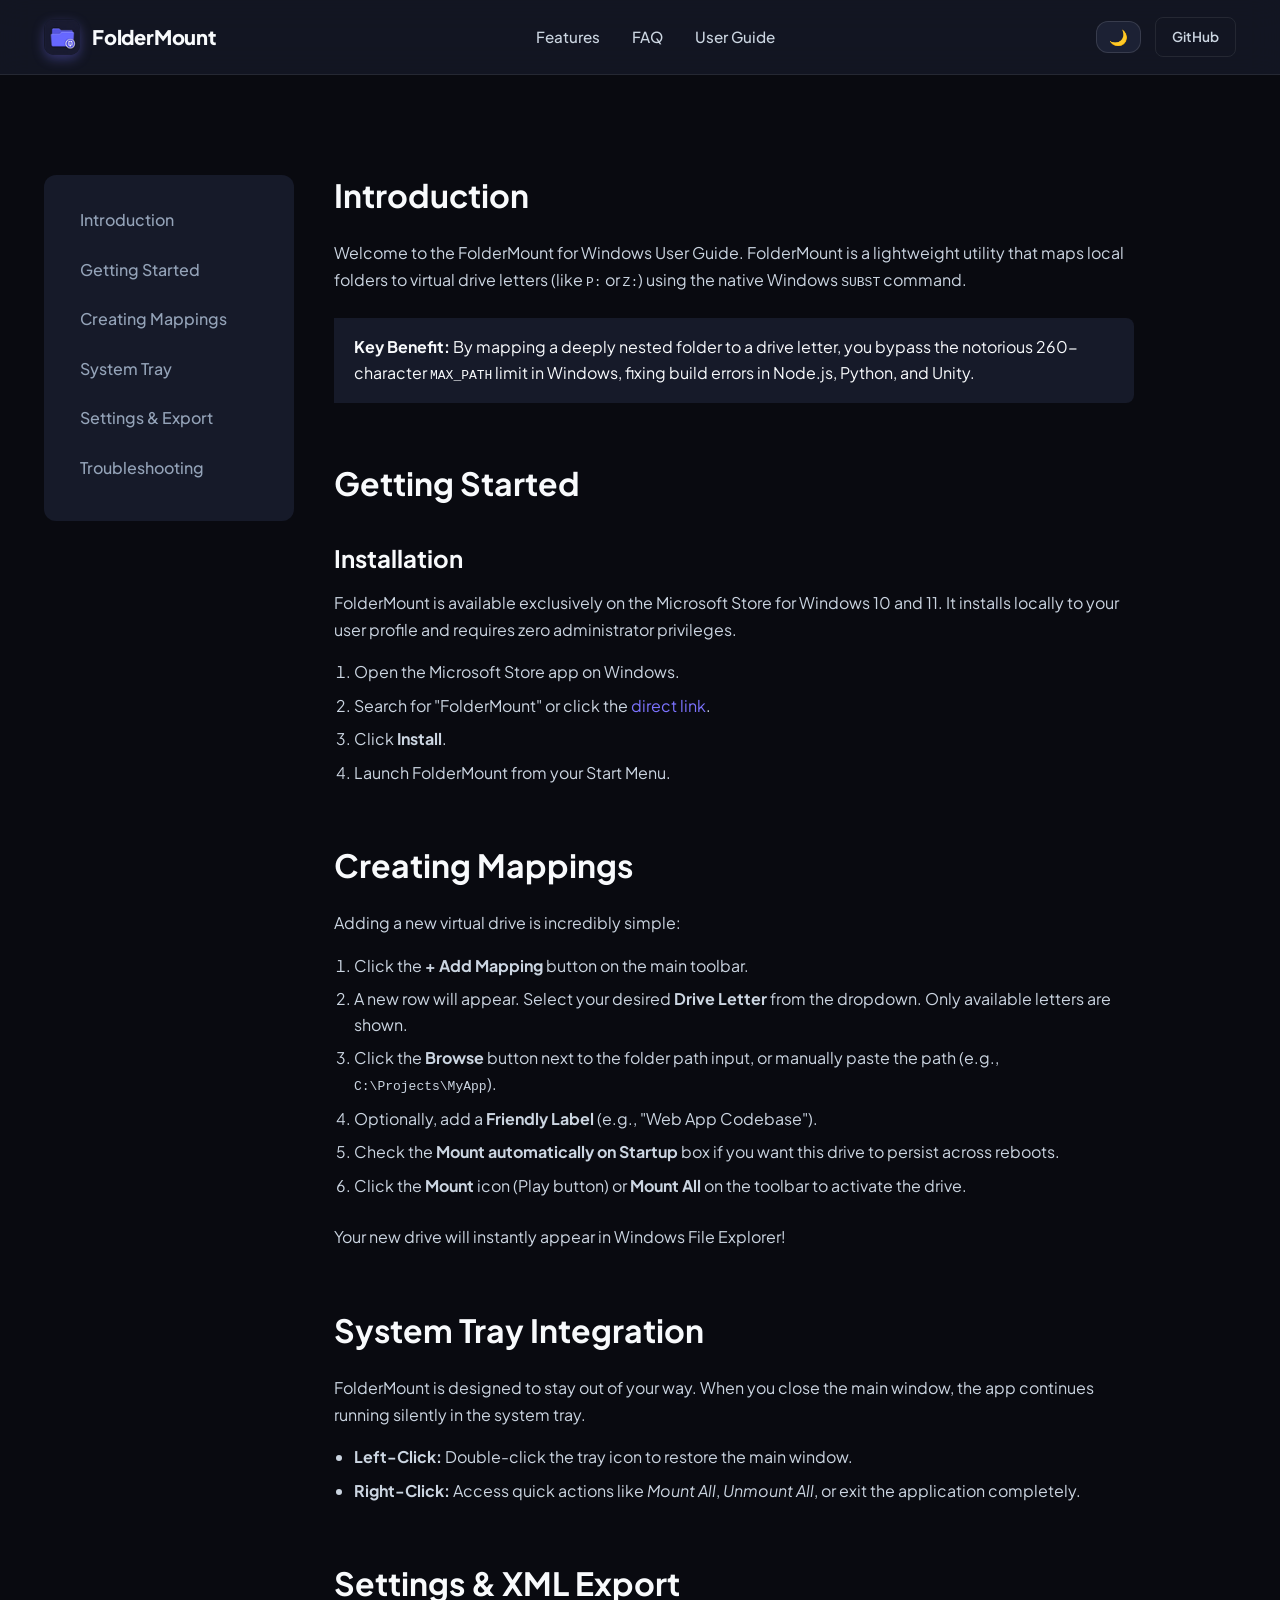
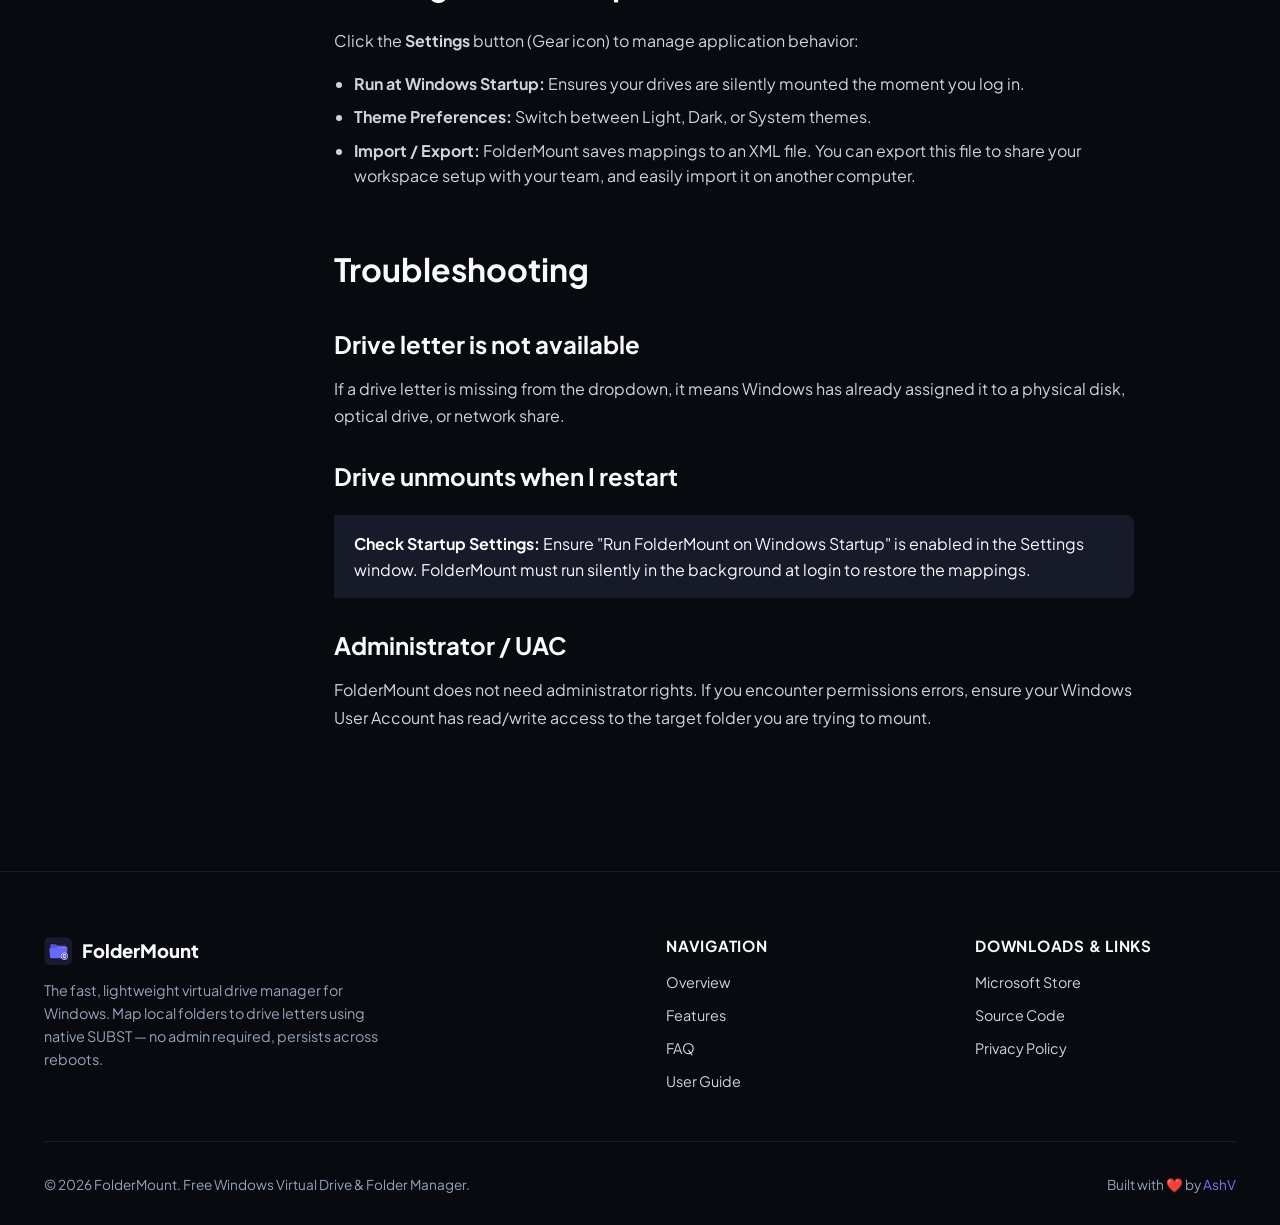
==== docs/guide/index.html @ 55d7b14f "docs: add documentation website with interactive app simulator and styling" ====
<!DOCTYPE html>
<html lang="en">
<head>
  <meta charset="UTF-8">
  <meta name="viewport" content="width=device-width, initial-scale=1.0">
  
  <title>User Guide — FolderMount for Windows</title>
  
  <meta name="description" content="Complete user guide and documentation for FolderMount for Windows.">
  <meta name="author" content="AshV">
  
  <!-- Theme Initialization -->
  <script>
    (function() {
      try {
        var mode = localStorage.getItem('foldermount_theme') || 'dark';
        document.documentElement.setAttribute('data-theme', mode);
        document.documentElement.setAttribute('data-theme-mode', mode);
      } catch (e) {}
    })();
  </script>

  <!-- Favicon & Icons -->
  <link rel="icon" type="image/x-icon" href="../assets/icons/favicon.ico">
  <link rel="icon" type="image/png" sizes="32x32" href="../assets/icons/favicon-32.png">
  <link rel="icon" type="image/png" sizes="192x192" href="../assets/icons/icon-192.png">
  <link rel="apple-touch-icon" sizes="180x180" href="../assets/icons/apple-touch-icon.png">

  <!-- Main Stylesheet -->
  <link rel="stylesheet" href="../css/style.css">

  <style>
    .guide-layout {
        display: flex;
        gap: 40px;
        margin-top: 100px;
        margin-bottom: 80px;
    }
    
    .guide-sidebar {
        width: 250px;
        flex-shrink: 0;
        position: sticky;
        top: 110px;
        height: fit-content;
        padding: 24px;
        background: var(--bg-surface);
        border: 1px solid var(--border-color);
        border-radius: 12px;
    }
    
    .guide-nav-list {
        list-style: none;
        padding: 0;
        margin: 0;
    }
    
    .guide-nav-item {
        margin-bottom: 8px;
    }
    
    .guide-nav-link {
        display: block;
        color: var(--text-muted);
        text-decoration: none;
        padding: 8px 12px;
        border-radius: 6px;
        transition: all 0.2s ease;
        font-weight: 500;
    }
    
    .guide-nav-link:hover, .guide-nav-link.active {
        background: var(--bg-elevated);
        color: var(--text-primary);
    }
    
    .guide-content {
        flex-grow: 1;
        max-width: 800px;
    }
    
    .guide-section {
        margin-bottom: 60px;
        scroll-margin-top: 110px;
    }
    
    .guide-section h2 {
        font-size: 2rem;
        margin-bottom: 1rem;
        padding-bottom: 0.5rem;
        border-bottom: 1px solid var(--border-color);
    }
    
    .guide-section h3 {
        font-size: 1.5rem;
        margin-top: 2rem;
        margin-bottom: 1rem;
    }
    
    .guide-section p {
        margin-bottom: 1rem;
        color: var(--text-secondary);
        line-height: 1.7;
    }
    
    .guide-section ul, .guide-section ol {
        margin-left: 20px;
        margin-bottom: 1.5rem;
        color: var(--text-secondary);
    }
    
    .guide-section li {
        margin-bottom: 0.5rem;
    }
    
    .guide-callout {
        padding: 16px 20px;
        border-left: 4px solid var(--accent-blue);
        background: var(--bg-surface);
        margin: 24px 0;
        border-radius: 0 8px 8px 0;
    }
    
    .guide-callout.warning {
        border-color: var(--accent-orange);
    }
    
    @media (max-width: 900px) {
        .guide-layout {
            flex-direction: column;
        }
        .guide-sidebar {
            width: 100%;
            position: static;
            margin-bottom: 30px;
        }
    }
  </style>
</head>
<body>

  <!-- Navigation Bar -->
  <header class="navbar">
    <div class="container nav-container">
      <a href="../index.html#hero" class="nav-brand" aria-label="FolderMount Home">
        <img src="../assets/icons/icon-44.png" alt="FolderMount Logo" class="nav-logo" width="36" height="36">
        <span class="brand-text">FolderMount</span>
      </a>

      <nav aria-label="Main Navigation">
        <ul class="nav-menu">
          <li><a href="../index.html#features" class="nav-link">Features</a></li>
          <li><a href="../index.html#faq" class="nav-link">FAQ</a></li>
          <li><a href="index.html" class="nav-link active">User Guide</a></li>
          <li class="mobile-only-item"><a href="https://github.com/AshV/FolderMount" target="_blank" rel="noopener noreferrer" class="nav-link">GitHub</a></li>
          <li class="mobile-only-item">
            <div class="mobile-theme-wrapper">
              <span class="mobile-theme-label">Theme Preference</span>
              <div class="mobile-theme-options">
                <button class="mobile-theme-btn" data-theme-val="dark">🌙 Dark</button>
                <button class="mobile-theme-btn" data-theme-val="light">☀️ Light</button>
              </div>
            </div>
          </li>
        </ul>
      </nav>

      <div class="nav-actions">
        <!-- Theme Toggle Button -->
        <button class="theme-toggle-btn" id="theme-toggle-btn" aria-label="Toggle Dark/Light Theme" title="Toggle Theme">
          <span class="theme-icon-indicator" id="theme-indicator-icon">🌙</span>
        </button>

        <a href="https://github.com/AshV/FolderMount" target="_blank" rel="noopener noreferrer" class="btn btn-ghost btn-sm">
          <span>GitHub</span>
        </a>
      </div>
    </div>
  </header>

  <main>
    <div class="container">
      <div class="guide-layout">
        <!-- Sidebar -->
        <aside class="guide-sidebar">
          <ul class="guide-nav-list">
            <li class="guide-nav-item"><a href="#introduction" class="guide-nav-link active">Introduction</a></li>
            <li class="guide-nav-item"><a href="#getting-started" class="guide-nav-link">Getting Started</a></li>
            <li class="guide-nav-item"><a href="#creating-mappings" class="guide-nav-link">Creating Mappings</a></li>
            <li class="guide-nav-item"><a href="#system-tray" class="guide-nav-link">System Tray</a></li>
            <li class="guide-nav-item"><a href="#settings" class="guide-nav-link">Settings & Export</a></li>
            <li class="guide-nav-item"><a href="#troubleshooting" class="guide-nav-link">Troubleshooting</a></li>
          </ul>
        </aside>

        <!-- Content -->
        <div class="guide-content">
          <section id="introduction" class="guide-section">
            <h2>Introduction</h2>
            <p>Welcome to the FolderMount for Windows User Guide. FolderMount is a lightweight utility that maps local folders to virtual drive letters (like <code>P:</code> or <code>Z:</code>) using the native Windows <code>SUBST</code> command.</p>
            <div class="guide-callout">
              <strong>Key Benefit:</strong> By mapping a deeply nested folder to a drive letter, you bypass the notorious 260-character <code>MAX_PATH</code> limit in Windows, fixing build errors in Node.js, Python, and Unity.
            </div>
          </section>

          <section id="getting-started" class="guide-section">
            <h2>Getting Started</h2>
            <h3>Installation</h3>
            <p>FolderMount is available exclusively on the Microsoft Store for Windows 10 and 11. It installs locally to your user profile and requires zero administrator privileges.</p>
            <ol>
              <li>Open the Microsoft Store app on Windows.</li>
              <li>Search for "FolderMount" or click the <a href="https://apps.microsoft.com/detail/9NWMFW1MDRPQ" target="_blank">direct link</a>.</li>
              <li>Click <strong>Install</strong>.</li>
              <li>Launch FolderMount from your Start Menu.</li>
            </ol>
          </section>

          <section id="creating-mappings" class="guide-section">
            <h2>Creating Mappings</h2>
            <p>Adding a new virtual drive is incredibly simple:</p>
            <ol>
              <li>Click the <strong>+ Add Mapping</strong> button on the main toolbar.</li>
              <li>A new row will appear. Select your desired <strong>Drive Letter</strong> from the dropdown. Only available letters are shown.</li>
              <li>Click the <strong>Browse</strong> button next to the folder path input, or manually paste the path (e.g., <code>C:\Projects\MyApp</code>).</li>
              <li>Optionally, add a <strong>Friendly Label</strong> (e.g., "Web App Codebase").</li>
              <li>Check the <strong>Mount automatically on Startup</strong> box if you want this drive to persist across reboots.</li>
              <li>Click the <strong>Mount</strong> icon (Play button) or <strong>Mount All</strong> on the toolbar to activate the drive.</li>
            </ol>
            <p>Your new drive will instantly appear in Windows File Explorer!</p>
          </section>

          <section id="system-tray" class="guide-section">
            <h2>System Tray Integration</h2>
            <p>FolderMount is designed to stay out of your way. When you close the main window, the app continues running silently in the system tray.</p>
            <ul>
              <li><strong>Left-Click:</strong> Double-click the tray icon to restore the main window.</li>
              <li><strong>Right-Click:</strong> Access quick actions like <em>Mount All</em>, <em>Unmount All</em>, or exit the application completely.</li>
            </ul>
          </section>

          <section id="settings" class="guide-section">
            <h2>Settings & XML Export</h2>
            <p>Click the <strong>Settings</strong> button (Gear icon) to manage application behavior:</p>
            <ul>
              <li><strong>Run at Windows Startup:</strong> Ensures your drives are silently mounted the moment you log in.</li>
              <li><strong>Theme Preferences:</strong> Switch between Light, Dark, or System themes.</li>
              <li><strong>Import / Export:</strong> FolderMount saves mappings to an XML file. You can export this file to share your workspace setup with your team, and easily import it on another computer.</li>
            </ul>
          </section>

          <section id="troubleshooting" class="guide-section">
            <h2>Troubleshooting</h2>
            <h3>Drive letter is not available</h3>
            <p>If a drive letter is missing from the dropdown, it means Windows has already assigned it to a physical disk, optical drive, or network share.</p>

            <h3>Drive unmounts when I restart</h3>
            <div class="guide-callout warning">
              <strong>Check Startup Settings:</strong> Ensure "Run FolderMount on Windows Startup" is enabled in the Settings window. FolderMount must run silently in the background at login to restore the mappings.
            </div>

            <h3>Administrator / UAC</h3>
            <p>FolderMount does not need administrator rights. If you encounter permissions errors, ensure your Windows User Account has read/write access to the target folder you are trying to mount.</p>
          </section>
        </div>
      </div>
    </div>
  </main>

  <!-- Footer -->
  <footer class="footer">
    <div class="container">
      <div class="footer-grid">
        <div class="footer-brand">
          <div style="display: flex; align-items: center; gap: 10px;">
            <img src="../assets/icons/icon-44.png" alt="FolderMount" width="28" height="28" style="border-radius: 6px;">
            <span style="font-weight: 800; font-size: 1.15rem; color: var(--text-primary);">FolderMount</span>
          </div>
          <p>The fast, lightweight virtual drive manager for Windows. Map local folders to drive letters using native SUBST — no admin required, persists across reboots.</p>
        </div>

        <div class="footer-col">
          <h4>Navigation</h4>
          <ul class="footer-links">
            <li><a href="../index.html#hero">Overview</a></li>
            <li><a href="../index.html#features">Features</a></li>
            <li><a href="../index.html#faq">FAQ</a></li>
            <li><a href="index.html">User Guide</a></li>
          </ul>
        </div>

        <div class="footer-col">
          <h4>Downloads &amp; Links</h4>
          <ul class="footer-links">
            <li><a href="https://apps.microsoft.com/detail/9NWMFW1MDRPQ" target="_blank" rel="noopener noreferrer">Microsoft Store</a></li>
            <li><a href="https://github.com/AshV/FolderMount" target="_blank" rel="noopener noreferrer">Source Code</a></li>
            <li><a href="../privacy.html">Privacy Policy</a></li>
          </ul>
        </div>
      </div>

      <div class="footer-bottom">
        <div>&copy; 2026 FolderMount. Free Windows Virtual Drive &amp; Folder Manager.</div>
        <div>Built with ❤️ by <a href="https://github.com/AshV" target="_blank" rel="noopener noreferrer">AshV</a></div>
      </div>
    </div>
  </footer>

  <!-- Main Script -->
  <script src="../js/app.js"></script>
  
  <!-- Active Sidebar Script -->
  <script>
    document.addEventListener('DOMContentLoaded', () => {
        const sections = document.querySelectorAll('.guide-section');
        const navLinks = document.querySelectorAll('.guide-nav-link');

        window.addEventListener('scroll', () => {
            let current = '';
            const scrollY = window.pageYOffset;

            sections.forEach(section => {
                const sectionTop = section.offsetTop;
                if (scrollY >= (sectionTop - 150)) {
                    current = section.getAttribute('id');
                }
            });

            navLinks.forEach(link => {
                link.classList.remove('active');
                if (link.getAttribute('href') === `#${current}`) {
                    link.classList.add('active');
                }
            });
        });
    });
  </script>
</body>
</html>
---- docs/css/style.css ----
/* ==========================================================================
   FolderMount — Design System & Stylesheet
   Designed for High Performance, Rich Aesthetics & Zero Dependencies
   ========================================================================== */

@import url('https://fonts.googleapis.com/css2?family=JetBrains+Mono:wght@400;500;600&family=Plus+Jakarta+Sans:wght@400;500;600;700;800&display=swap');

/* CSS Variables / Theme Tokens */
:root {
  --bg-deep: #090a10;
  --bg-base: #0f121d;
  --bg-surface: #161a29;
  --bg-card: #1c2134;
  --bg-card-hover: #232a42;
  --bg-elevated: #28304c;
  --bg-glass: rgba(22, 26, 41, 0.75);
  --bg-glass-card: rgba(28, 33, 52, 0.65);

  --accent-primary: #7c73ff;
  --accent-primary-hover: #9088ff;
  --accent-primary-glow: rgba(124, 115, 255, 0.28);
  --accent-cyan: #38bdf8;
  --accent-cyan-glow: rgba(56, 189, 248, 0.25);
  --accent-success: #4ade80;
  --accent-success-glow: rgba(74, 222, 128, 0.25);
  --accent-warning: #fbbf24;
  --accent-danger: #ef4444;

  --text-primary: #f8fafc;
  --text-secondary: #cbd5e1;
  --text-muted: #94a3b8;
  --text-dark: #0f172a;

  --border-subtle: rgba(255, 255, 255, 0.08);
  --border-card: rgba(255, 255, 255, 0.12);
  --border-accent: rgba(124, 115, 255, 0.35);

  --font-main: 'Plus Jakarta Sans', -apple-system, BlinkMacSystemFont, 'Segoe UI', Roboto, sans-serif;
  --font-mono: 'JetBrains Mono', 'Cascadia Code', Consolas, monospace;

  --radius-sm: 8px;
  --radius-md: 12px;
  --radius-lg: 18px;
  --radius-xl: 24px;
  --radius-full: 9999px;

  --shadow-sm: 0 2px 8px rgba(0, 0, 0, 0.25);
  --shadow-md: 0 8px 24px rgba(0, 0, 0, 0.35);
  --shadow-lg: 0 16px 40px rgba(0, 0, 0, 0.5);
  --shadow-glow: 0 0 35px var(--accent-primary-glow);

  --transition-fast: 0.18s ease;
  --transition-normal: 0.28s ease;
  --transition-slow: 0.45s cubic-bezier(0.16, 1, 0.3, 1);
  --max-width: 1240px;
}

/* Light Theme Design Tokens (Matches FolderMount WPF Desktop App) */
[data-theme="light"] {
  --bg-deep: #f1f5f9;
  --bg-base: #f8fafc;
  --bg-surface: #ffffff;
  --bg-card: #ffffff;
  --bg-card-hover: #f1f5f9;
  --bg-elevated: #e2e8f0;
  --bg-glass: rgba(255, 255, 255, 0.88);
  --bg-glass-card: rgba(255, 255, 255, 0.82);

  --accent-primary: #6366f1;
  --accent-primary-hover: #4f46e5;
  --accent-primary-glow: rgba(99, 102, 241, 0.20);
  --accent-cyan: #0284c7;
  --accent-cyan-glow: rgba(2, 132, 199, 0.16);
  --accent-success: #16a34a;
  --accent-success-glow: rgba(22, 163, 74, 0.16);
  --accent-warning: #d97706;
  --accent-danger: #dc2626;

  --text-primary: #0f172a;
  --text-secondary: #334155;
  --text-muted: #64748b;
  --text-dark: #0f172a;

  --border-subtle: #e2e8f0;
  --border-card: #cbd5e1;
  --border-accent: rgba(99, 102, 241, 0.35);

  --shadow-sm: 0 2px 8px rgba(15, 23, 42, 0.06);
  --shadow-md: 0 8px 24px rgba(15, 23, 42, 0.08);
  --shadow-lg: 0 16px 40px rgba(15, 23, 42, 0.12);
  --shadow-glow: 0 0 35px var(--accent-primary-glow);
}

[data-theme="light"] body {
  background-color: var(--bg-deep);
}

/* Base & Reset */
*, *::before, *::after {
  box-sizing: border-box;
  margin: 0;
  padding: 0;
}

html {
  font-family: var(--font-main);
  background-color: var(--bg-deep);
  color: var(--text-primary);
  line-height: 1.6;
  scroll-behavior: smooth;
  -webkit-font-smoothing: antialiased;
  -moz-osx-font-smoothing: grayscale;
  overflow-x: clip;
}

body {
  min-height: 100vh;
  background-color: var(--bg-deep);
  position: relative;
  overflow-x: clip;
}

body::before, body::after {
  content: '';
  position: fixed;
  width: 60vw;
  height: 60vw;
  max-width: 800px;
  max-height: 800px;
  border-radius: 50%;
  filter: blur(120px);
  z-index: -1;
  pointer-events: none;
  animation: float-blob 20s infinite ease-in-out alternate;
}

body::before {
  top: -20%;
  left: -10%;
  background: rgba(124, 115, 255, 0.12);
}

body::after {
  bottom: -20%;
  right: -10%;
  background: rgba(56, 189, 248, 0.10);
  animation-delay: -10s;
  animation-duration: 25s;
}

[data-theme="light"] body::before {
  background: rgba(99, 102, 241, 0.20);
}

[data-theme="light"] body::after {
  background: rgba(2, 132, 199, 0.16);
}

@keyframes float-blob {
  0% { transform: translate(0, 0) scale(1); }
  33% { transform: translate(5%, 5%) scale(1.1); }
  66% { transform: translate(-5%, 8%) scale(0.9); }
  100% { transform: translate(0%, -5%) scale(1.05); }
}

a {
  color: var(--accent-primary);
  text-decoration: none;
  transition: color var(--transition-fast);
}

a:hover {
  color: var(--accent-primary-hover);
}

img, svg {
  display: block;
  max-width: 100%;
}

button, input, select {
  font-family: inherit;
  font-size: inherit;
}

/* Typography & Gradient Headings */
h1, h2, h3, h4, h5, h6 {
  color: var(--text-primary);
  font-weight: 700;
  line-height: 1.25;
}

.gradient-text {
  background: linear-gradient(135deg, #ffffff 10%, #d8d4ff 50%, #38bdf8 100%);
  background-size: 200% auto;
  -webkit-background-clip: text;
  -webkit-text-fill-color: transparent;
  display: inline-block;
  animation: text-shine 6s ease-in-out infinite alternate;
}

@keyframes text-shine {
  0% { background-position: 0% 50%; }
  100% { background-position: 100% 50%; }
}

.gradient-accent {
  background: linear-gradient(135deg, #7c73ff 0%, #38bdf8 100%);
  -webkit-background-clip: text;
  -webkit-text-fill-color: transparent;
}

/* Layout Utilities */
.container {
  width: 100%;
  max-width: var(--max-width);
  margin-left: auto;
  margin-right: auto;
  padding-left: 24px;
  padding-right: 24px;
}

.section {
  padding-top: 96px;
  padding-bottom: 96px;
  position: relative;
}

.section-alt {
  background: rgba(22, 26, 41, 0.45);
  border-top: 1px solid var(--border-subtle);
  border-bottom: 1px solid var(--border-subtle);
}

.section-alt-subtle {
  background: rgba(22, 26, 41, 0.35);
  border-top: 1px solid var(--border-subtle);
  border-bottom: 1px solid var(--border-subtle);
}

.section-header {
  text-align: center;
  max-width: 740px;
  margin: 0 auto 56px;
}

.section-tag {
  display: inline-flex;
  align-items: center;
  gap: 8px;
  padding: 6px 14px;
  border-radius: var(--radius-full);
  background: rgba(124, 115, 255, 0.12);
  border: 1px solid var(--border-accent);
  color: #b4aeff;
  font-size: 0.85rem;
  font-weight: 600;
  text-transform: uppercase;
  letter-spacing: 0.08em;
  margin-bottom: 16px;
}

.section-title {
  font-size: clamp(2rem, 4vw, 2.75rem);
  letter-spacing: -0.02em;
  margin-bottom: 16px;
}

.section-subtitle {
  font-size: clamp(1rem, 2vw, 1.15rem);
  color: var(--text-secondary);
  line-height: 1.65;
}

/* Navigation Bar */
.navbar {
  position: -webkit-sticky;
  position: sticky;
  top: 0;
  z-index: 1000;
  backdrop-filter: blur(16px);
  -webkit-backdrop-filter: blur(16px);
  background: var(--bg-glass);
  border-bottom: 1px solid var(--border-subtle);
  transition: background-color var(--transition-fast), border-color var(--transition-fast);
}

.nav-container {
  display: flex;
  align-items: center;
  justify-content: space-between;
  height: 74px;
}

.nav-brand {
  display: flex;
  align-items: center;
  gap: 12px;
  text-decoration: none;
}

.nav-logo {
  width: 36px;
  height: 36px;
  border-radius: 10px;
  box-shadow: 0 4px 12px rgba(124, 115, 255, 0.35);
}

.brand-text {
  font-size: 1.25rem;
  font-weight: 800;
  color: var(--text-primary);
  letter-spacing: -0.01em;
}

.brand-badge {
  font-size: 0.68rem;
  font-weight: 700;
  padding: 2px 7px;
  border-radius: var(--radius-full);
  background: rgba(124, 115, 255, 0.18);
  border: 1px solid var(--border-accent);
  color: #b4aeff;
  margin-left: 6px;
  vertical-align: middle;
}

.nav-menu {
  display: flex;
  align-items: center;
  gap: 32px;
  list-style: none;
}

.mobile-only-item {
  display: none;
}

.nav-link {
  font-size: 0.95rem;
  font-weight: 500;
  color: var(--text-secondary);
  transition: color var(--transition-fast);
  position: relative;
}

.nav-link:hover, .nav-link:focus {
  color: var(--text-primary);
}

.nav-link::after {
  content: '';
  position: absolute;
  bottom: -6px;
  left: 0;
  width: 0;
  height: 2px;
  background: var(--accent-primary);
  transition: width var(--transition-fast);
}

.nav-link:hover::after {
  width: 100%;
}

.nav-actions {
  display: flex;
  align-items: center;
  gap: 14px;
}

/* Theme Switcher in Navbar */
.theme-switcher {
  position: relative;
  display: inline-flex;
}

.theme-toggle-btn {
  display: inline-flex;
  align-items: center;
  gap: 7px;
  padding: 7px 12px;
  border-radius: var(--radius-md);
  background: var(--bg-card);
  border: 1px solid var(--border-card);
  color: var(--text-primary);
  font-size: 0.84rem;
  font-weight: 500;
  cursor: pointer;
  transition: all var(--transition-fast);
  user-select: none;
}

.theme-toggle-btn:hover {
  background: var(--bg-card-hover);
  border-color: var(--accent-primary);
}

.theme-icon-indicator {
  font-size: 0.95rem;
  line-height: 1;
  display: flex;
  align-items: center;
}

.theme-btn-label {
  font-size: 0.82rem;
  font-weight: 600;
  color: var(--text-secondary);
}

.theme-chevron {
  color: var(--text-muted);
  transition: transform var(--transition-fast);
}

.theme-toggle-btn[aria-expanded="true"] .theme-chevron {
  transform: rotate(180deg);
}

/* Dropdown Menu */
.theme-dropdown-menu {
  display: none;
  position: absolute;
  top: calc(100% + 8px);
  right: 0;
  min-width: 175px;
  background: var(--bg-card);
  border: 1px solid var(--border-card);
  border-radius: var(--radius-md);
  padding: 6px;
  box-shadow: var(--shadow-lg);
  z-index: 1050;
  flex-direction: column;
  gap: 3px;
  animation: themeDropIn 0.18s cubic-bezier(0.16, 1, 0.3, 1);
}

@keyframes themeDropIn {
  from { opacity: 0; transform: translateY(-6px); }
  to { opacity: 1; transform: translateY(0); }
}

.theme-dropdown-menu.show {
  display: flex;
}

.theme-menu-item {
  display: flex;
  align-items: center;
  justify-content: space-between;
  width: 100%;
  padding: 8px 12px;
  border: none;
  border-radius: var(--radius-sm);
  background: transparent;
  color: var(--text-secondary);
  font-size: 0.84rem;
  font-weight: 500;
  cursor: pointer;
  transition: all var(--transition-fast);
  text-align: left;
}

.theme-item-left {
  display: flex;
  align-items: center;
  gap: 8px;
}

.theme-item-icon {
  font-size: 0.95rem;
  line-height: 1;
}

.theme-check-icon {
  font-size: 0.85rem;
  color: var(--accent-primary);
  opacity: 0;
  font-weight: 700;
}

.theme-menu-item:hover {
  background: var(--bg-card-hover);
  color: var(--text-primary);
}

.theme-menu-item.active {
  background: rgba(124, 115, 255, 0.15);
  color: var(--accent-primary);
  font-weight: 600;
}

[data-theme="light"] .theme-menu-item.active {
  background: rgba(99, 102, 241, 0.12);
}

.theme-menu-item.active .theme-check-icon {
  opacity: 1;
}

/* Mobile theme selector in drawer */
.mobile-theme-wrapper {
  display: flex;
  flex-direction: column;
  gap: 8px;
  padding: 10px 0;
  border-top: 1px solid var(--border-subtle);
}

.mobile-theme-label {
  font-size: 0.78rem;
  font-weight: 600;
  color: var(--text-muted);
  text-transform: uppercase;
  letter-spacing: 0.05em;
}

.mobile-theme-options {
  display: grid;
  grid-template-columns: repeat(3, 1fr);
  gap: 6px;
}

.mobile-theme-btn {
  display: flex;
  align-items: center;
  justify-content: center;
  gap: 6px;
  padding: 8px 10px;
  border-radius: var(--radius-sm);
  border: 1px solid var(--border-card);
  background: var(--bg-card);
  color: var(--text-secondary);
  font-size: 0.82rem;
  font-weight: 500;
  cursor: pointer;
  transition: all var(--transition-fast);
}

.mobile-theme-btn.active {
  border-color: var(--accent-primary);
  background: rgba(124, 115, 255, 0.15);
  color: var(--accent-primary);
  font-weight: 600;
}

[data-theme="light"] .mobile-theme-btn.active {
  background: rgba(99, 102, 241, 0.12);
}

@media (max-width: 640px) {
  .theme-btn-label {
    display: none;
  }
}

.mobile-toggle {
  display: none;
  background: none;
  border: none;
  color: var(--text-primary);
  font-size: 1.5rem;
  cursor: pointer;
  padding: 6px;
}

/* Buttons */
.btn {
  display: inline-flex;
  align-items: center;
  justify-content: center;
  gap: 10px;
  padding: 12px 24px;
  font-size: 0.95rem;
  font-weight: 600;
  border-radius: var(--radius-md);
  border: 1px solid transparent;
  cursor: pointer;
  transition: all var(--transition-fast);
  text-decoration: none;
  white-space: nowrap;
}

.btn-primary {
  background: linear-gradient(135deg, var(--accent-primary) 0%, #635bff 100%);
  color: #ffffff;
  box-shadow: 0 4px 18px var(--accent-primary-glow);
}

.btn-primary:hover {
  background: linear-gradient(135deg, var(--accent-primary-hover) 0%, #766dff 100%);
  color: #ffffff;
  box-shadow: 0 6px 26px rgba(124, 115, 255, 0.45);
  transform: translateY(-1.5px);
}

.btn-secondary {
  background: var(--bg-card);
  border-color: var(--border-card);
  color: var(--text-primary);
}

.btn-secondary:hover {
  background: var(--bg-card-hover);
  border-color: var(--accent-primary);
  color: #ffffff;
  transform: translateY(-1.5px);
}

.btn-ghost {
  background: transparent;
  color: var(--text-secondary);
  border: 1px solid var(--border-subtle);
}

.btn-ghost:hover {
  background: rgba(255, 255, 255, 0.05);
  color: var(--text-primary);
  border-color: var(--border-card);
}

.btn-sm {
  padding: 8px 16px;
  font-size: 0.85rem;
  border-radius: var(--radius-sm);
}

.btn-lg {
  padding: 16px 32px;
  font-size: 1.05rem;
  border-radius: var(--radius-lg);
}

/* Microsoft Store Official Badge Button */
.ms-store-badge-link {
  display: inline-flex;
  align-items: center;
  justify-content: center;
  border-radius: var(--radius-lg);
  transition: transform var(--transition-fast), box-shadow var(--transition-fast), border-color var(--transition-fast), background var(--transition-fast);
  text-decoration: none;
  line-height: 0;
  box-shadow: 0 4px 18px rgba(0, 0, 0, 0.4), 0 0 20px rgba(124, 115, 255, 0.15);
  border: 1px solid rgba(255, 255, 255, 0.15);
  background: var(--accent-primary);
  overflow: hidden;
}

.ms-store-badge-link:hover {
  transform: translateY(-2px);
  box-shadow: 0 8px 28px rgba(0, 0, 0, 0.6), 0 0 30px rgba(124, 115, 255, 0.4);
  border-color: var(--accent-primary);
}

.ms-store-badge-img {
  display: block;
  height: 56px;
  width: auto;
  border-radius: var(--radius-lg);
}

.download-card .ms-store-badge-link {
  width: 100%;
}

.download-card .ms-store-badge-img {
  height: 56px;
  width: auto;
  margin: 0 auto;
}

/* Hero Section */
.hero {
  padding-top: 60px;
  padding-bottom: 80px;
  position: relative;
  overflow: hidden;
}

.hero-content {
  text-align: center;
  max-width: 900px;
  margin: 0 auto 48px;
}

.hero-pill {
  display: inline-flex;
  align-items: center;
  gap: 10px;
  padding: 6px 18px;
  border-radius: var(--radius-full);
  background: rgba(124, 115, 255, 0.1);
  border: 1px solid var(--border-accent);
  color: var(--text-secondary);
  font-size: 0.88rem;
  margin-bottom: 24px;
}

.hero-pill-badge {
  background: var(--accent-primary);
  color: #ffffff;
  padding: 2px 8px;
  border-radius: var(--radius-full);
  font-size: 0.75rem;
  font-weight: 700;
  letter-spacing: 0.02em;
}

.hero-title {
  font-size: clamp(2.4rem, 5.5vw, 4rem);
  font-weight: 800;
  letter-spacing: -0.03em;
  margin-bottom: 24px;
  line-height: 1.15;
}

.hero-lead {
  font-size: clamp(1.05rem, 2.2vw, 1.25rem);
  color: var(--text-secondary);
  max-width: 760px;
  margin: 0 auto 36px;
  line-height: 1.65;
}

.hero-cta {
  display: flex;
  align-items: center;
  justify-content: center;
  flex-wrap: wrap;
  gap: 16px;
  margin-bottom: 32px;
}

.hero-meta {
  display: flex;
  align-items: center;
  justify-content: center;
  flex-wrap: wrap;
  gap: 24px;
  font-size: 0.88rem;
  color: var(--text-muted);
}

.meta-item {
  display: flex;
  align-items: center;
  gap: 6px;
}

.meta-icon {
  color: var(--accent-success);
}

/* ==========================================================================
   Interactive Desktop App Simulator (WPF Desktop Replica)
   ========================================================================== */
.simulator-container {
  max-width: 980px;
  margin: 0 auto;
  border-radius: var(--radius-lg);
  background: #1e1e28;
  border: 1px solid #3f3f5a;
  box-shadow: 0 24px 70px rgba(0, 0, 0, 0.7), 0 0 45px rgba(124, 115, 255, 0.15);
  overflow: hidden;
  transition: transform var(--transition-slow), border-color var(--transition-slow), box-shadow var(--transition-slow);
  animation: float-sim 6s ease-in-out infinite alternate;
}

@keyframes float-sim {
  0% { transform: translateY(0px); }
  100% { transform: translateY(-15px); }
}

.simulator-container:hover {
  border-color: rgba(124, 115, 255, 0.6);
  box-shadow: 0 32px 80px rgba(0, 0, 0, 0.8), 0 0 60px rgba(124, 115, 255, 0.25);
  animation-play-state: paused;
}

/* Simulator Titlebar */
.sim-titlebar {
  background: #252530;
  padding: 14px 20px;
  display: flex;
  align-items: center;
  justify-content: space-between;
  border-bottom: 1px solid #2d2d44;
  user-select: none;
}

.sim-brand {
  display: flex;
  align-items: center;
  gap: 12px;
}

.sim-brand img {
  width: 32px;
  height: 32px;
  border-radius: 8px;
}

.sim-title-group h4 {
  font-size: 1rem;
  font-weight: 700;
  color: #f8fafc;
  line-height: 1.1;
}

.sim-title-group span {
  font-size: 0.72rem;
  color: #cbd5e1;
}

.sim-stats {
  display: flex;
  align-items: center;
  gap: 10px;
}

.sim-stat-pill {
  background: #323242;
  border-radius: 8px;
  padding: 6px 12px;
  font-size: 0.78rem;
  color: #cbd5e1;
  display: flex;
  align-items: center;
  gap: 6px;
}

.pulse-dot {
  width: 8px;
  height: 8px;
  border-radius: 50%;
  background-color: var(--accent-success);
  box-shadow: 0 0 8px var(--accent-success);
  animation: pulse 2s infinite ease-in-out;
}

@keyframes pulse {
  0%, 100% { opacity: 1; transform: scale(1); }
  50% { opacity: 0.55; transform: scale(0.85); }
}

.sim-window-controls {
  display: flex;
  align-items: center;
  gap: 8px;
  margin-left: 14px;
}

.sim-win-btn {
  width: 24px;
  height: 24px;
  display: flex;
  align-items: center;
  justify-content: center;
  border-radius: 4px;
  font-size: 0.75rem;
  color: #94a3b8;
  background: transparent;
  border: none;
  cursor: pointer;
}

.sim-win-btn:hover {
  background: #323242;
  color: #ffffff;
}

.sim-win-btn.close:hover {
  background: #ef4444;
  color: #ffffff;
}

/* Simulator Toolbar */
.sim-toolbar {
  background: #2a2a35;
  padding: 12px 20px;
  display: flex;
  align-items: center;
  justify-content: space-between;
  border-bottom: 1px solid #2d2d44;
  flex-wrap: wrap;
  gap: 10px;
}

.sim-tb-left, .sim-tb-right {
  display: flex;
  align-items: center;
  gap: 8px;
}

.sim-divider {
  width: 1px;
  height: 24px;
  background: #3f3f5a;
  margin: 0 6px;
}

.sim-btn {
  background: transparent;
  border: 1px solid transparent;
  color: #cbd5e1;
  padding: 6px 12px;
  border-radius: 6px;
  font-size: 0.8rem;
  font-weight: 500;
  display: inline-flex;
  align-items: center;
  gap: 6px;
  cursor: pointer;
  transition: all var(--transition-fast);
}

.sim-btn:hover {
  background: #323242;
  color: #ffffff;
}

.sim-btn-primary {
  background: var(--accent-primary);
  color: #ffffff;
  font-weight: 600;
}

.sim-btn-primary:hover {
  background: var(--accent-primary-hover);
}

/* Simulator Data Grid */
.sim-grid-wrap {
  overflow-x: auto;
  background: #1e1e28;
}

.sim-grid {
  width: 100%;
  border-collapse: collapse;
  text-align: left;
  font-size: 0.82rem;
}

.sim-grid th {
  background: #252530;
  color: #94a3b8;
  font-size: 0.72rem;
  font-weight: 700;
  letter-spacing: 0.08em;
  padding: 10px 16px;
  border-bottom: 1px solid #2d2d44;
}

.sim-grid td {
  padding: 12px 16px;
  border-bottom: 1px solid rgba(45, 45, 68, 0.6);
  color: #cbd5e1;
  vertical-align: middle;
}

.sim-grid tr:hover {
  background: #252534;
}

.sim-grid tr.row-selected {
  background: #2b2b3d;
}

/* Grid Cells */
.sim-status-cell {
  display: flex;
  align-items: center;
  gap: 8px;
}

.sim-status-dot {
  width: 9px;
  height: 9px;
  border-radius: 50%;
}

.status-active {
  background-color: var(--accent-success);
  box-shadow: 0 0 8px rgba(74, 222, 128, 0.6);
}

.status-inactive {
  background-color: #64748b;
}

.sim-drive-badge {
  display: inline-block;
  background: #323242;
  color: var(--accent-primary);
  font-family: var(--font-mono);
  font-weight: 700;
  font-size: 0.95rem;
  padding: 3px 10px;
  border-radius: 6px;
  border: 1px solid #3f3f5a;
}

.sim-path-cell {
  font-family: var(--font-mono);
  color: #f8fafc;
  word-break: break-all;
}

.sim-label-cell {
  color: #cbd5e1;
  font-weight: 500;
}

.sim-action-cell {
  display: flex;
  align-items: center;
  gap: 6px;
  white-space: nowrap;
}

.sim-act-btn {
  background: transparent;
  border: 1px solid #3f3f5a;
  color: #cbd5e1;
  padding: 4px 10px;
  border-radius: 6px;
  font-size: 0.74rem;
  cursor: pointer;
  display: inline-flex;
  align-items: center;
  gap: 4px;
  transition: all var(--transition-fast);
}

.sim-act-btn:hover {
  background: #323242;
  color: #ffffff;
  border-color: var(--accent-primary);
}

.sim-act-btn.btn-mount {
  background: rgba(74, 222, 128, 0.12);
  border-color: rgba(74, 222, 128, 0.3);
  color: #86efac;
}

.sim-act-btn.btn-mount:hover {
  background: rgba(74, 222, 128, 0.25);
  color: #ffffff;
}

.sim-act-btn.btn-eject {
  background: rgba(239, 68, 68, 0.12);
  border-color: rgba(239, 68, 68, 0.3);
  color: #fca5a5;
}

.sim-act-btn.btn-eject:hover {
  background: rgba(239, 68, 68, 0.25);
  color: #ffffff;
}

/* Simulator Statusbar & Output */
.sim-statusbar {
  background: #252530;
  padding: 8px 18px;
  display: flex;
  align-items: center;
  justify-content: space-between;
  font-size: 0.72rem;
  color: #94a3b8;
  border-top: 1px solid #2d2d44;
}

.sim-cli-inspector {
  background: #14141c;
  padding: 12px 18px;
  border-top: 1px solid #28283a;
  display: flex;
  align-items: center;
  gap: 12px;
  font-family: var(--font-mono);
  font-size: 0.78rem;
}

.sim-cli-tag {
  background: #252536;
  color: #a5b4fc;
  padding: 2px 8px;
  border-radius: 4px;
  font-size: 0.68rem;
  font-weight: 600;
  text-transform: uppercase;
}

.sim-cli-cmd {
  color: #38bdf8;
  flex: 1;
  overflow: hidden;
  text-overflow: ellipsis;
  white-space: nowrap;
}

/* Add Mapping Modal for Simulator */
.sim-modal-overlay {
  display: none;
  position: fixed;
  inset: 0;
  background: rgba(0, 0, 0, 0.65);
  backdrop-filter: blur(4px);
  z-index: 2000;
  align-items: center;
  justify-content: center;
  padding: 20px;
}

.sim-modal-overlay.active {
  display: flex;
}

.sim-modal {
  background: #252530;
  border: 1px solid #3f3f5a;
  border-radius: var(--radius-md);
  width: 100%;
  max-width: 480px;
  box-shadow: 0 20px 50px rgba(0, 0, 0, 0.6);
  animation: modalIn 0.2s ease-out;
}

@keyframes modalIn {
  from { opacity: 0; transform: scale(0.95) translateY(10px); }
  to { opacity: 1; transform: scale(1) translateY(0); }
}

.sim-modal-header {
  padding: 16px 20px;
  border-bottom: 1px solid #2d2d44;
  display: flex;
  align-items: center;
  justify-content: space-between;
}

.sim-modal-body {
  padding: 20px;
  display: flex;
  flex-direction: column;
  gap: 16px;
}

.form-group {
  display: flex;
  flex-direction: column;
  gap: 6px;
}

.form-group label {
  font-size: 0.78rem;
  font-weight: 600;
  color: #cbd5e1;
  text-transform: uppercase;
  letter-spacing: 0.05em;
}

.form-control {
  background: #1e1e28;
  border: 1px solid #3f3f5a;
  color: #f8fafc;
  padding: 10px 14px;
  border-radius: 6px;
  font-size: 0.9rem;
  outline: none;
  transition: border-color var(--transition-fast);
}

.form-control:focus {
  border-color: var(--accent-primary);
  box-shadow: 0 0 0 2px rgba(124, 115, 255, 0.2);
}

.sim-modal-footer {
  padding: 14px 20px;
  border-top: 1px solid #2d2d44;
  display: flex;
  justify-content: flex-end;
  gap: 10px;
}

/* ==========================================================================
   Interactive MAX_PATH / Path Shortener Tool
   ========================================================================== */
.path-solver-card {
  background: var(--bg-card);
  border: 1px solid var(--border-card);
  border-radius: var(--radius-xl);
  padding: 36px;
  box-shadow: var(--shadow-md);
  margin-top: 40px;
}

.path-input-group {
  display: flex;
  gap: 12px;
  margin-bottom: 24px;
  flex-wrap: wrap;
}

.path-input-group .form-control {
  flex: 1;
  min-width: 280px;
  font-family: var(--font-mono);
  background: var(--bg-surface);
}

.path-compare-grid {
  display: grid;
  grid-template-columns: 1fr 1fr;
  gap: 20px;
  margin-top: 24px;
}

.path-box {
  background: var(--bg-surface);
  border: 1px solid var(--border-subtle);
  border-radius: var(--radius-md);
  padding: 20px;
  position: relative;
  overflow: hidden;
}

.path-box.problem {
  border-color: rgba(239, 68, 68, 0.35);
  background: rgba(239, 68, 68, 0.04);
}

.path-box.solution {
  border-color: rgba(74, 222, 128, 0.35);
  background: rgba(74, 222, 128, 0.04);
}

.path-box-header {
  display: flex;
  align-items: center;
  justify-content: space-between;
  margin-bottom: 12px;
}

.path-badge {
  font-size: 0.72rem;
  font-weight: 700;
  text-transform: uppercase;
  padding: 3px 8px;
  border-radius: 4px;
}

.badge-danger {
  background: rgba(239, 68, 68, 0.2);
  color: #f87171;
}

.badge-success {
  background: rgba(74, 222, 128, 0.2);
  color: #4ade80;
}

.path-display {
  font-family: var(--font-mono);
  font-size: 0.82rem;
  line-height: 1.5;
  word-break: break-all;
  padding: 12px;
  border-radius: 6px;
  background: rgba(0, 0, 0, 0.3);
  margin-bottom: 12px;
}

.path-stat {
  display: flex;
  align-items: center;
  gap: 8px;
  font-size: 0.85rem;
  color: var(--text-secondary);
}

/* ==========================================================================
   Real-World Applications & Use Cases Section
   ========================================================================== */
.apps-grid {
  display: grid;
  grid-template-columns: repeat(2, 1fr);
  gap: 28px;
  margin-bottom: 36px;
}

.app-card {
  background: var(--bg-glass-card);
  border: 1px solid var(--border-card);
  border-radius: var(--radius-lg);
  padding: 32px;
  display: flex;
  flex-direction: column;
  transition: transform var(--transition-normal), border-color var(--transition-normal), box-shadow var(--transition-normal);
  position: relative;
  overflow: hidden;
}

.app-card:hover {
  transform: translateY(-8px) scale(1.01);
  border-color: var(--accent-primary);
  box-shadow: 0 20px 40px rgba(0, 0, 0, 0.5), 0 0 30px rgba(124, 115, 255, 0.2);
}

.app-card-header {
  display: flex;
  align-items: center;
  justify-content: space-between;
  margin-bottom: 20px;
}

.app-icon-badge {
  width: 48px;
  height: 48px;
  border-radius: var(--radius-md);
  background: rgba(124, 115, 255, 0.12);
  border: 1px solid var(--border-accent);
  display: flex;
  align-items: center;
  justify-content: center;
  color: var(--accent-primary);
}

.app-icon-badge.cyan {
  background: rgba(56, 189, 248, 0.12);
  border-color: rgba(56, 189, 248, 0.3);
  color: var(--accent-cyan);
}

.app-icon-badge.purple {
  background: rgba(168, 85, 247, 0.12);
  border-color: rgba(168, 85, 247, 0.3);
  color: #c084fc;
}

.app-icon-badge.green {
  background: rgba(74, 222, 128, 0.12);
  border-color: rgba(74, 222, 128, 0.3);
  color: var(--accent-success);
}

.app-badge {
  font-size: 0.75rem;
  font-weight: 700;
  text-transform: uppercase;
  letter-spacing: 0.05em;
  padding: 4px 10px;
  border-radius: var(--radius-full);
  background: rgba(255, 255, 255, 0.06);
  border: 1px solid var(--border-subtle);
  color: var(--text-secondary);
}

.app-card h3 {
  font-size: 1.25rem;
  margin-bottom: 12px;
  color: var(--text-primary);
}

.app-card p {
  color: var(--text-secondary);
  font-size: 0.95rem;
  line-height: 1.65;
  margin-bottom: 20px;
}

.app-feature-list {
  list-style: none;
  display: flex;
  flex-direction: column;
  gap: 10px;
  margin-top: auto;
  padding-top: 16px;
  border-top: 1px solid var(--border-subtle);
}

.app-feature-list li {
  font-size: 0.88rem;
  color: var(--text-secondary);
  position: relative;
  padding-left: 20px;
  line-height: 1.5;
}

.app-feature-list li::before {
  content: "✓";
  position: absolute;
  left: 0;
  top: 0;
  color: var(--accent-primary);
  font-weight: 700;
}

.apps-spotlight {
  background: linear-gradient(135deg, rgba(30, 34, 53, 0.7) 0%, rgba(20, 23, 36, 0.9) 100%);
  border: 1px solid var(--border-accent);
  border-radius: var(--radius-lg);
  padding: 36px 40px;
  display: flex;
  align-items: center;
  justify-content: space-between;
  gap: 40px;
  box-shadow: 0 16px 40px rgba(0, 0, 0, 0.35), 0 0 30px rgba(124, 115, 255, 0.1);
}

.spotlight-content {
  flex: 1;
}

.spotlight-pill {
  display: inline-flex;
  align-items: center;
  padding: 4px 12px;
  background: rgba(124, 115, 255, 0.15);
  border: 1px solid var(--border-accent);
  border-radius: var(--radius-full);
  font-size: 0.8rem;
  font-weight: 600;
  color: var(--accent-primary);
  margin-bottom: 14px;
}

.spotlight-content h3 {
  font-size: 1.45rem;
  margin-bottom: 12px;
  color: #ffffff;
}

.spotlight-content p {
  color: var(--text-secondary);
  font-size: 0.96rem;
  line-height: 1.65;
  margin-bottom: 12px;
}

.spotlight-content p:last-child {
  margin-bottom: 0;
}

.spotlight-actions {
  display: flex;
  flex-direction: column;
  gap: 14px;
  min-width: 260px;
}

/* ==========================================================================
   Bento Grid Feature Section
   ========================================================================== */
.bento-grid {
  display: grid;
  grid-template-columns: repeat(3, 1fr);
  gap: 24px;
}

.bento-card {
  background: var(--bg-glass-card);
  border: 1px solid var(--border-card);
  border-radius: var(--radius-lg);
  padding: 32px;
  display: flex;
  flex-direction: column;
  justify-content: space-between;
  transition: transform var(--transition-normal), border-color var(--transition-normal), box-shadow var(--transition-normal);
  position: relative;
  overflow: hidden;
}

.bento-card:hover {
  transform: translateY(-8px) scale(1.01);
  border-color: var(--accent-primary);
  box-shadow: 0 20px 40px rgba(0, 0, 0, 0.5), 0 0 30px rgba(124, 115, 255, 0.2);
}

.bento-card.col-span-2 {
  grid-column: span 2;
}

.bento-icon {
  width: 52px;
  height: 52px;
  border-radius: var(--radius-md);
  background: rgba(124, 115, 255, 0.12);
  border: 1px solid var(--border-accent);
  display: flex;
  align-items: center;
  justify-content: center;
  font-size: 1.5rem;
  color: var(--accent-primary);
  margin-bottom: 20px;
}

.bento-icon.cyan {
  background: rgba(56, 189, 248, 0.12);
  border-color: rgba(56, 189, 248, 0.3);
  color: var(--accent-cyan);
}

.bento-icon.green {
  background: rgba(74, 222, 128, 0.12);
  border-color: rgba(74, 222, 128, 0.3);
  color: var(--accent-success);
}

.bento-card h3 {
  font-size: 1.3rem;
  margin-bottom: 12px;
}

.bento-card p {
  color: var(--text-secondary);
  font-size: 0.95rem;
  line-height: 1.6;
}

.bento-visual {
  margin-top: 24px;
  padding: 16px;
  background: rgba(0, 0, 0, 0.25);
  border-radius: var(--radius-md);
  border: 1px solid var(--border-subtle);
  font-family: var(--font-mono);
  font-size: 0.8rem;
  color: var(--text-secondary);
}

/* ==========================================================================
   Comparison Matrix Section
   ========================================================================== */
.comparison-table-wrap {
  overflow-x: auto;
  background: var(--bg-card);
  border: 1px solid var(--border-card);
  border-radius: var(--radius-lg);
  box-shadow: var(--shadow-md);
}

.comparison-table {
  width: 100%;
  border-collapse: collapse;
  text-align: left;
}

.comparison-table th, .comparison-table td {
  padding: 18px 24px;
  border-bottom: 1px solid var(--border-subtle);
}

.comparison-table th {
  background: var(--bg-surface);
  color: var(--text-primary);
  font-size: 0.95rem;
  font-weight: 700;
}

.comparison-table th.highlight, .comparison-table td.highlight {
  background: rgba(124, 115, 255, 0.08);
  border-left: 1px solid var(--border-accent);
  border-right: 1px solid var(--border-accent);
}

.comparison-table th.highlight {
  color: var(--accent-primary-hover);
  font-size: 1.05rem;
}

.check {
  color: var(--accent-success);
  font-weight: 700;
  display: inline-flex;
  align-items: center;
  gap: 6px;
}

.cross {
  color: var(--text-muted);
}

/* ==========================================================================
   How It Works Step-by-Step Flow
   ========================================================================== */
.steps-grid {
  display: grid;
  grid-template-columns: repeat(3, 1fr);
  gap: 24px;
  position: relative;
}

.step-card {
  background: var(--bg-card);
  border: 1px solid var(--border-card);
  border-radius: var(--radius-lg);
  padding: 32px 24px;
  position: relative;
}

.step-number {
  position: absolute;
  top: -16px;
  left: 24px;
  background: var(--accent-primary);
  color: #ffffff;
  width: 34px;
  height: 34px;
  border-radius: 50%;
  display: flex;
  align-items: center;
  justify-content: center;
  font-weight: 800;
  font-size: 0.95rem;
  box-shadow: 0 4px 12px var(--accent-primary-glow);
}

.step-card h3 {
  font-size: 1.25rem;
  margin-top: 12px;
  margin-bottom: 12px;
}

.step-card p {
  color: var(--text-secondary);
  font-size: 0.92rem;
}

/* ==========================================================================
   Download Hub Section
   ========================================================================== */
.download-grid {
  display: flex;
  justify-content: center;
  max-width: 640px;
  margin: 0 auto;
}

.download-card {
  background: var(--bg-card);
  border: 1px solid var(--border-card);
  border-radius: var(--radius-xl);
  padding: 40px;
  display: flex;
  flex-direction: column;
  justify-content: space-between;
  position: relative;
  transition: transform var(--transition-normal), border-color var(--transition-normal);
}

.download-card.recommended {
  border-color: var(--accent-primary);
  background: linear-gradient(180deg, rgba(124, 115, 255, 0.08) 0%, var(--bg-card) 100%);
  box-shadow: 0 12px 40px rgba(124, 115, 255, 0.15);
}

.download-badge {
  position: absolute;
  top: -12px;
  right: 32px;
  background: var(--accent-primary);
  color: #ffffff;
  font-size: 0.75rem;
  font-weight: 700;
  text-transform: uppercase;
  letter-spacing: 0.06em;
  padding: 4px 12px;
  border-radius: var(--radius-full);
}

.download-card h3 {
  font-size: 1.6rem;
  margin-bottom: 8px;
}

.download-card .download-sub {
  color: var(--text-secondary);
  font-size: 0.95rem;
  margin-bottom: 24px;
}

.download-specs {
  list-style: none;
  margin-bottom: 32px;
  display: flex;
  flex-direction: column;
  gap: 12px;
}

.download-specs li {
  display: flex;
  align-items: center;
  gap: 10px;
  font-size: 0.9rem;
  color: var(--text-secondary);
}

.download-specs li svg {
  color: var(--accent-success);
  flex-shrink: 0;
}

.checksum-box {
  margin-top: 32px;
  background: var(--bg-surface);
  border: 1px solid var(--border-subtle);
  border-radius: var(--radius-md);
  padding: 16px 20px;
  display: flex;
  align-items: center;
  justify-content: space-between;
  gap: 14px;
  font-family: var(--font-mono);
  font-size: 0.8rem;
  color: var(--text-muted);
}

.checksum-text-group {
  display: flex;
  align-items: center;
  gap: 10px;
  overflow: hidden;
}

.checksum-val {
  overflow: hidden;
  text-overflow: ellipsis;
  white-space: nowrap;
}

.copy-btn {
  background: transparent;
  border: 1px solid var(--border-card);
  color: var(--text-secondary);
  padding: 6px 12px;
  border-radius: 6px;
  font-size: 0.78rem;
  cursor: pointer;
  display: inline-flex;
  align-items: center;
  gap: 6px;
  transition: all var(--transition-fast);
}

.copy-btn:hover {
  background: var(--bg-card);
  color: #ffffff;
  border-color: var(--accent-primary);
}

/* ==========================================================================
   FAQ Accordion Section
   ========================================================================== */
.faq-grid {
  max-width: 860px;
  margin: 0 auto;
  display: flex;
  flex-direction: column;
  gap: 16px;
}

.faq-item {
  background: var(--bg-card);
  border: 1px solid var(--border-card);
  border-radius: var(--radius-md);
  overflow: hidden;
  transition: border-color var(--transition-fast);
}

.faq-item[open] {
  border-color: var(--border-accent);
}

.faq-question {
  padding: 20px 24px;
  font-weight: 600;
  font-size: 1.05rem;
  color: var(--text-primary);
  cursor: pointer;
  display: flex;
  align-items: center;
  justify-content: space-between;
  list-style: none;
  user-select: none;
}

.faq-question::-webkit-details-marker {
  display: none;
}

.faq-icon {
  font-size: 1.2rem;
  color: var(--accent-primary);
  transition: transform var(--transition-fast);
}

.faq-item[open] .faq-icon {
  transform: rotate(45deg);
}

.faq-answer {
  padding: 0 24px 24px;
  color: var(--text-secondary);
  font-size: 0.95rem;
  line-height: 1.7;
}

.faq-answer code {
  font-family: var(--font-mono);
  background: rgba(0, 0, 0, 0.35);
  padding: 2px 6px;
  border-radius: 4px;
  color: #a5b4fc;
}

/* ==========================================================================
   Footer
   ========================================================================== */
.footer {
  border-top: 1px solid var(--border-subtle);
  background: var(--bg-deep);
  padding: 64px 0 32px;
  font-size: 0.9rem;
}

.footer-grid {
  display: grid;
  grid-template-columns: 2.2fr 1fr 1fr;
  gap: 48px;
  margin-bottom: 48px;
}

.footer-brand p {
  color: var(--text-muted);
  margin-top: 14px;
  max-width: 340px;
  line-height: 1.6;
}

.footer-col h4 {
  font-size: 0.95rem;
  margin-bottom: 16px;
  color: var(--text-primary);
  text-transform: uppercase;
  letter-spacing: 0.05em;
}

.footer-links {
  list-style: none;
  display: flex;
  flex-direction: column;
  gap: 10px;
}

.footer-links a {
  color: var(--text-secondary);
  transition: color var(--transition-fast);
}

.footer-links a:hover {
  color: var(--accent-primary-hover);
}

.footer-bottom {
  display: flex;
  align-items: center;
  justify-content: space-between;
  padding-top: 32px;
  border-top: 1px solid var(--border-subtle);
  color: var(--text-muted);
  font-size: 0.85rem;
  flex-wrap: wrap;
  gap: 16px;
}

/* ==========================================================================
   Responsive Media Queries
   ========================================================================== */

/* --- Tablet / Small Laptop (<= 1024px) --- */
@media (max-width: 1024px) {
  .apps-grid {
    grid-template-columns: 1fr;
  }

  .apps-spotlight {
    flex-direction: column;
    align-items: flex-start;
  }

  .spotlight-actions {
    width: 100%;
  }

  .bento-grid {
    grid-template-columns: repeat(2, 1fr);
  }

  .bento-card.col-span-2 {
    grid-column: span 1;
  }

  .steps-grid {
    grid-template-columns: 1fr;
    gap: 32px;
  }

  .footer-grid {
    grid-template-columns: 1fr 1fr;
  }
}

/* --- Mobile / Tablet Portrait (<= 768px) --- */
@media (max-width: 768px) {
  /* Section Spacing */
  .section {
    padding-top: 60px;
    padding-bottom: 60px;
  }

  .section-header {
    margin-bottom: 36px;
  }

  .section-title {
    font-size: 1.85rem;
  }

  /* Header & Navigation */
  .nav-container {
    height: 64px;
  }

  .nav-actions .btn-ghost {
    display: none; /* Hide GitHub star button on mobile to prevent navbar blowout */
  }

  .nav-actions .btn-primary {
    padding: 7px 14px;
    font-size: 0.82rem;
  }

  .mobile-toggle {
    display: block;
  }

  .nav-menu {
    display: none;
    position: absolute;
    top: 64px;
    left: 0;
    width: 100%;
    background: rgba(15, 18, 29, 0.98);
    backdrop-filter: blur(24px);
    -webkit-backdrop-filter: blur(24px);
    border-bottom: 1px solid var(--border-card);
    box-shadow: 0 20px 40px rgba(0, 0, 0, 0.6);
    flex-direction: column;
    padding: 20px 24px;
    gap: 14px;
    max-height: calc(100vh - 64px);
    overflow-y: auto;
    z-index: 999;
  }

  .nav-menu.open {
    display: flex;
  }

  .nav-link {
    font-size: 1.05rem;
    padding: 8px 0;
    display: block;
    width: 100%;
  }

  .mobile-only-item {
    display: block;
    border-top: 1px solid var(--border-subtle);
    padding-top: 12px;
    margin-top: 4px;
  }

  /* Hero Section */
  .hero {
    padding-top: 36px;
    padding-bottom: 44px;
  }

  .hero-content {
    margin-bottom: 0;
  }

  .hero-pill {
    display: none; /* Hide 'Zero admin required' pill on small screens */
  }

  .hero-title {
    font-size: clamp(1.85rem, 7vw, 2.6rem);
    margin-bottom: 16px;
  }

  .hero-lead {
    font-size: 1rem;
    line-height: 1.6;
    margin-bottom: 28px;
  }

  .hero-cta {
    flex-direction: column;
    width: 100%;
    gap: 12px;
  }

  .hero-cta .btn {
    width: 100%;
    white-space: normal;
    text-align: center;
    padding: 14px 20px;
    font-size: 0.95rem;
  }


  .ms-store-badge-link {
    width: 100%;
    justify-content: center;
    padding: 2px 0;
  }

  .ms-store-badge-img {
    height: 52px;
    width: auto;
  }

  .hero-meta {
    display: grid;
    grid-template-columns: repeat(2, 1fr);
    gap: 12px 16px;
    font-size: 0.82rem;
    text-align: left;
    max-width: 380px;
    margin: 0 auto;
  }

  /* Simulator - Hidden on small screens for cleaner mobile experience */
  .simulator-container {
    display: none;
  }

  .sim-tb-left, .sim-tb-right {
    width: 100%;
    justify-content: space-between;
    gap: 6px;
  }

  .sim-btn {
    padding: 6px 10px;
    font-size: 0.75rem;
  }

  .sim-divider {
    display: none;
  }

  .sim-grid-wrap {
    -webkit-overflow-scrolling: touch;
  }

  .sim-cli-inspector {
    padding: 10px 14px;
    font-size: 0.72rem;
  }

  .sim-statusbar {
    padding: 8px 14px;
    font-size: 0.68rem;
  }

  /* MAX_PATH Solver */
  .path-solver-card {
    padding: 24px 18px;
    border-radius: var(--radius-lg);
  }

  .path-input-group {
    flex-direction: column;
    gap: 10px;
  }

  .path-input-group .form-control {
    min-width: 0 !important;
    width: 100%;
  }

  #path-tester-letter {
    max-width: 100% !important;
    width: 100%;
  }

  .path-compare-grid {
    grid-template-columns: 1fr;
    gap: 14px;
  }

  .path-box {
    padding: 16px 14px;
  }

  .path-display {
    font-size: 0.78rem;
    padding: 10px;
  }

  /* Use Cases & Spotlight */
  .apps-spotlight {
    padding: 24px 20px;
  }

  .spotlight-content h3 {
    font-size: 1.25rem;
  }

  .spotlight-actions .btn {
    width: 100%;
    text-align: center;
  }

  .app-card {
    padding: 24px 20px;
  }

  /* Bento Grid */
  .bento-grid {
    grid-template-columns: 1fr;
    gap: 16px;
  }

  .bento-card {
    padding: 24px 20px;
  }

  /* Comparison Table */
  .comparison-table-wrap {
    -webkit-overflow-scrolling: touch;
  }

  .comparison-table th, .comparison-table td {
    padding: 12px 14px;
    font-size: 0.82rem;
  }

  /* Download Section */
  .download-grid {
    width: 100%;
  }

  .download-card {
    padding: 32px 22px;
  }

  .download-card h3 {
    font-size: 1.4rem;
  }

  .checksum-box {
    flex-direction: column;
    align-items: stretch;
    gap: 12px;
    padding: 14px 16px;
  }

  .checksum-box > div, .checksum-text-group {
    flex-direction: column;
    align-items: flex-start;
    gap: 4px;
    width: 100%;
  }

  .checksum-val {
    white-space: normal;
    word-break: break-all;
    font-size: 0.74rem;
  }

  .copy-btn {
    width: 100%;
    justify-content: center;
    padding: 9px;
  }

  /* FAQ */
  .faq-question {
    padding: 16px 18px;
    font-size: 0.96rem;
  }

  .faq-answer {
    padding: 0 18px 18px;
    font-size: 0.9rem;
  }

  /* Footer */
  .footer {
    padding: 48px 0 24px;
  }

  .footer-grid {
    grid-template-columns: 1fr;
    gap: 32px;
  }

  .footer-bottom {
    flex-direction: column;
    align-items: flex-start;
    gap: 10px;
  }
}

/* --- Small Mobile Phones (<= 480px) --- */
@media (max-width: 480px) {
  .container {
    padding-left: 16px;
    padding-right: 16px;
  }

  .nav-brand {
    gap: 8px;
  }

  .brand-text {
    font-size: 1.1rem;
  }

  .brand-badge {
    display: none; /* Free up space for brand text on narrow devices */
  }

  .nav-actions {
    gap: 8px;
  }

  .nav-actions .btn-primary {
    padding: 6px 10px;
    font-size: 0.78rem;
  }

  .hero-meta {
    grid-template-columns: 1fr;
    gap: 8px;
    max-width: 280px;
  }

  .hero-pill {
    padding: 6px 10px;
    font-size: 0.75rem;
  }

  .hero-pill-badge {
    font-size: 0.7rem;
    padding: 2px 6px;
  }

  .sim-brand img {
    width: 26px;
    height: 26px;
  }

  .sim-title-group h4 {
    font-size: 0.9rem;
  }

  .sim-stat-pill {
    padding: 4px 8px;
    font-size: 0.72rem;
  }

  .sim-win-btn {
    width: 20px;
    height: 20px;
  }

  .path-solver-card {
    padding: 18px 14px;
  }

  .download-card {
    padding: 28px 16px;
  }

  .download-badge {
    right: 16px;
    top: -10px;
    font-size: 0.68rem;
    padding: 3px 9px;
  }
}

/* ==========================================================================
   Light Theme Component & Desktop Simulator Overrides
   ========================================================================== */
[data-theme="light"] .gradient-text {
  background: linear-gradient(135deg, #0f172a 10%, #4f46e5 55%, #0284c7 100%);
  -webkit-background-clip: text;
  -webkit-text-fill-color: transparent;
}

[data-theme="light"] .hero-pill {
  background: rgba(99, 102, 241, 0.08);
  border-color: rgba(99, 102, 241, 0.22);
}

[data-theme="light"] .brand-badge {
  background: rgba(99, 102, 241, 0.12);
  color: #4f46e5;
  border-color: rgba(99, 102, 241, 0.25);
}

[data-theme="light"] .btn-ghost {
  color: var(--text-secondary);
  border-color: var(--border-card);
}

[data-theme="light"] .btn-ghost:hover {
  background: rgba(15, 23, 42, 0.05);
  color: var(--text-primary);
}

[data-theme="light"] .path-display {
  background: #f1f5f9;
  color: #0f172a;
}

[data-theme="light"] .path-box {
  background: #ffffff;
}

[data-theme="light"] .bento-visual {
  background: #f8fafc;
  border-color: var(--border-subtle);
  color: #334155;
}

[data-theme="light"] .faq-answer code {
  background: rgba(99, 102, 241, 0.1);
  color: #4338ca;
}

/* Spotlight: The PC Solution for Folder Mounting */
[data-theme="light"] .apps-spotlight {
  background: linear-gradient(135deg, #ffffff 0%, #f1f5f9 100%);
  border-color: rgba(99, 102, 241, 0.35);
  box-shadow: 0 16px 40px rgba(15, 23, 42, 0.08), 0 0 30px rgba(99, 102, 241, 0.08);
}

[data-theme="light"] .spotlight-pill {
  background: rgba(99, 102, 241, 0.1);
  border-color: rgba(99, 102, 241, 0.25);
  color: #4f46e5;
}

[data-theme="light"] .spotlight-content h3 {
  color: #0f172a;
}

[data-theme="light"] .spotlight-content p {
  color: var(--text-secondary);
}

[data-theme="light"] .spotlight-content p strong {
  color: var(--text-primary);
}

[data-theme="light"] .spotlight-content code {
  background: rgba(99, 102, 241, 0.1);
  color: #4338ca;
}

[data-theme="light"] .app-badge {
  background: rgba(15, 23, 42, 0.05);
  border-color: var(--border-subtle);
  color: var(--text-secondary);
}

[data-theme="light"] .copy-btn:hover {
  background: var(--bg-card);
  color: var(--accent-primary);
  border-color: var(--accent-primary);
}

[data-theme="light"] .section-alt {
  background: rgba(241, 245, 249, 0.65);
  border-top: 1px solid var(--border-subtle);
  border-bottom: 1px solid var(--border-subtle);
}

[data-theme="light"] .section-alt-subtle {
  background: rgba(248, 250, 252, 0.85);
  border-top: 1px solid var(--border-subtle);
  border-bottom: 1px solid var(--border-subtle);
}

[data-theme="light"] .section-tag {
  background: rgba(99, 102, 241, 0.1);
  border-color: rgba(99, 102, 241, 0.25);
  color: #4f46e5;
}

[data-theme="light"] .nav-menu {
  background: rgba(255, 255, 255, 0.98);
  box-shadow: 0 20px 40px rgba(15, 23, 42, 0.12);
}

/* Light Theme WPF Simulator Overrides */
[data-theme="light"] .simulator-container {
  background: #ffffff;
  border-color: #cbd5e1;
  box-shadow: 0 20px 50px rgba(15, 23, 42, 0.1), 0 0 35px rgba(99, 102, 241, 0.1);
}

[data-theme="light"] .sim-titlebar {
  background: #f1f5f9;
  border-bottom-color: #e2e8f0;
}

[data-theme="light"] .sim-title-group h4 {
  color: #0f172a;
}

[data-theme="light"] .sim-title-group span {
  color: #64748b;
}

[data-theme="light"] .sim-stat-pill {
  background: #e2e8f0;
  color: #334155;
}

[data-theme="light"] .sim-win-btn {
  color: #64748b;
}

[data-theme="light"] .sim-win-btn:hover {
  background: #e2e8f0;
  color: #0f172a;
}

[data-theme="light"] .sim-toolbar {
  background: #f8fafc;
  border-bottom-color: #e2e8f0;
}

[data-theme="light"] .sim-divider {
  background: #cbd5e1;
}

[data-theme="light"] .sim-btn {
  color: #334155;
}

[data-theme="light"] .sim-btn:hover {
  background: #e2e8f0;
  color: #0f172a;
}

[data-theme="light"] .sim-btn-primary {
  background: var(--accent-primary);
  color: #ffffff;
}

[data-theme="light"] .sim-grid-wrap {
  background: #ffffff;
}

[data-theme="light"] .sim-grid th {
  background: #f1f5f9;
  color: #64748b;
  border-bottom-color: #e2e8f0;
}

[data-theme="light"] .sim-grid td {
  color: #334155;
  border-bottom-color: #f1f5f9;
}

[data-theme="light"] .sim-grid tr:hover {
  background: #f8fafc;
}

[data-theme="light"] .sim-grid tr.row-selected {
  background: #f1f5f9;
}

[data-theme="light"] .sim-drive-badge {
  background: #e0e7ff;
  color: #4338ca;
  border-color: #c7d2fe;
}

[data-theme="light"] .sim-path-cell {
  color: #0f172a;
}

[data-theme="light"] .sim-act-btn {
  border-color: #cbd5e1;
  color: #334155;
}

[data-theme="light"] .sim-act-btn:hover {
  background: #f1f5f9;
  color: #0f172a;
  border-color: var(--accent-primary);
}

[data-theme="light"] .sim-statusbar {
  background: #f1f5f9;
  border-top-color: #e2e8f0;
  color: #64748b;
}

[data-theme="light"] .sim-cli-inspector {
  background: #f8fafc;
  border-top-color: #e2e8f0;
}

[data-theme="light"] .sim-cli-tag {
  background: #e0e7ff;
  color: #4338ca;
}

[data-theme="light"] .sim-cli-cmd {
  color: #0f172a;
}

[data-theme="light"] .sim-modal {
  background: #ffffff;
  border-color: #cbd5e1;
  box-shadow: 0 20px 50px rgba(15, 23, 42, 0.18);
}

[data-theme="light"] .sim-modal-header {
  border-bottom-color: #e2e8f0;
}

[data-theme="light"] .sim-modal-header h3 {
  color: #0f172a;
}

[data-theme="light"] .form-group label {
  color: #334155;
}

[data-theme="light"] .sim-modal .form-control {
  background: #f8fafc;
  border-color: #cbd5e1;
  color: #0f172a;
}

[data-theme="light"] .sim-modal-footer {
  border-top-color: #e2e8f0;
}
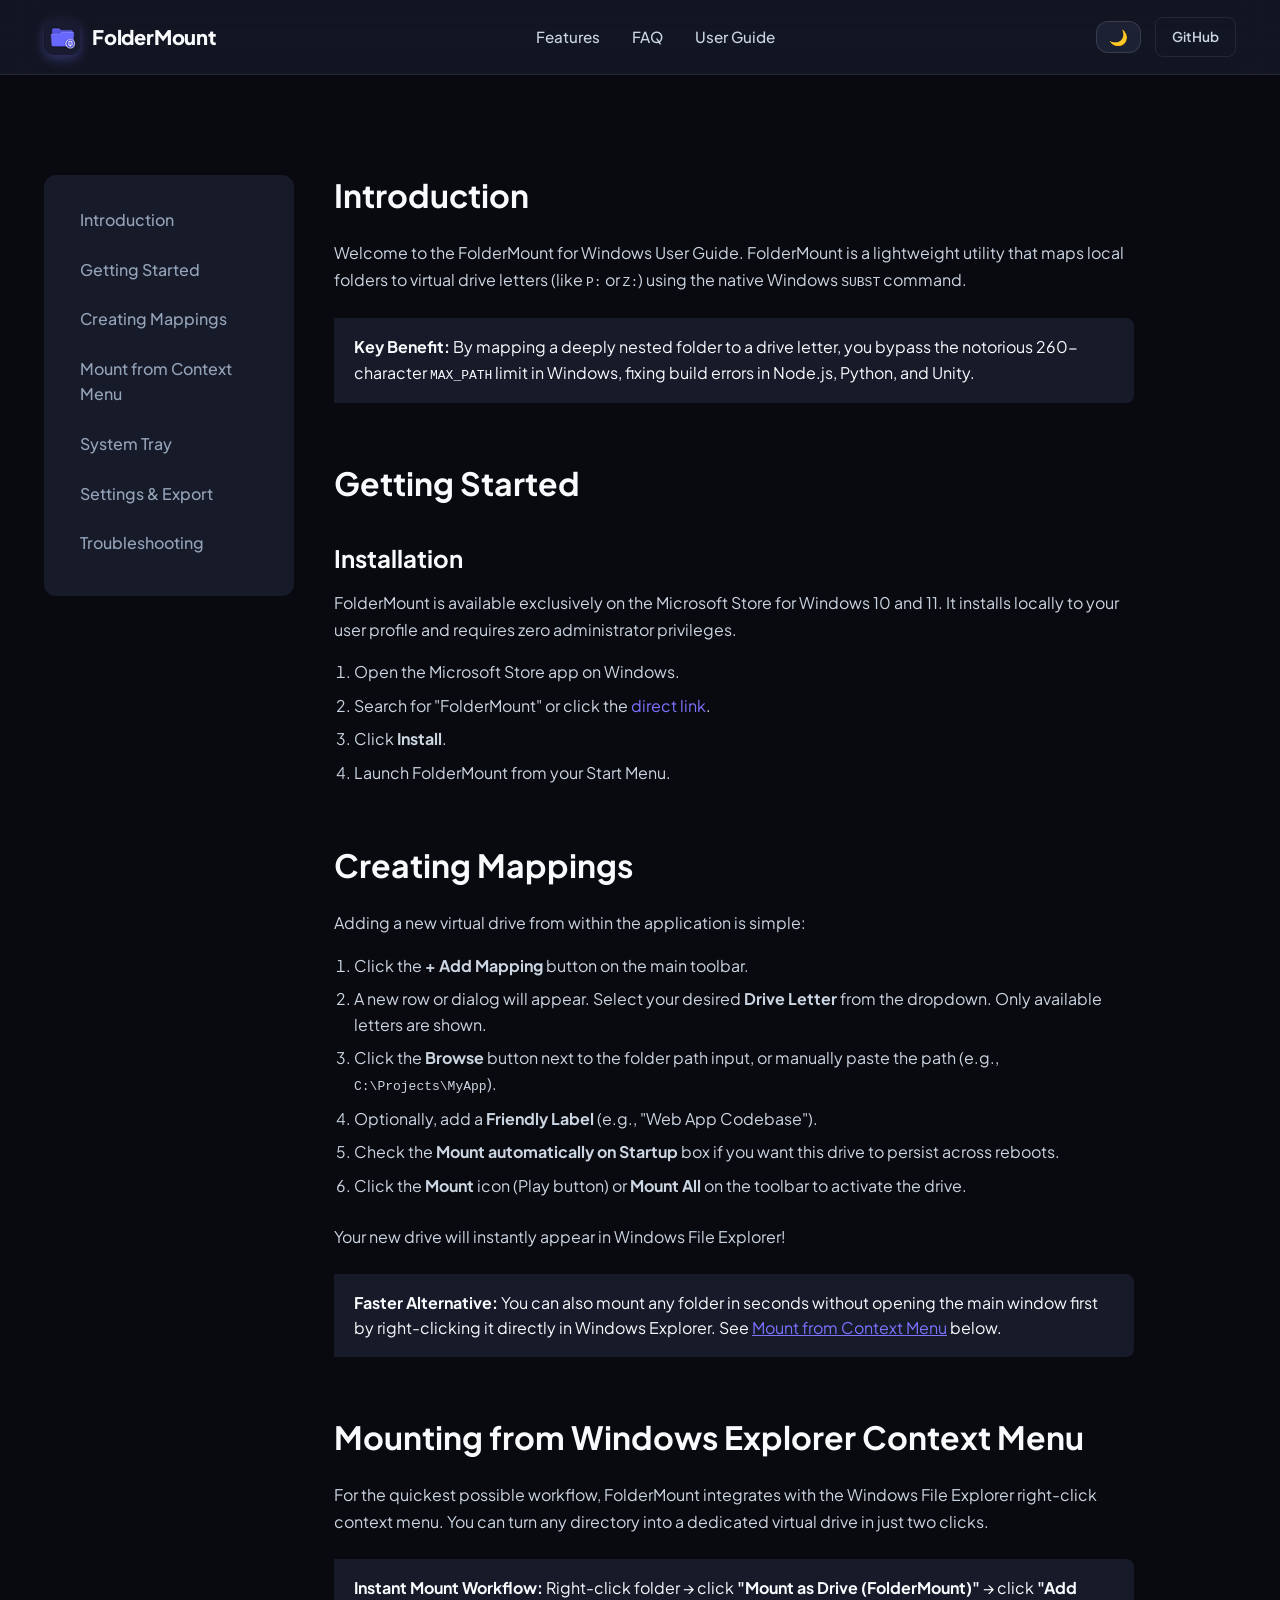
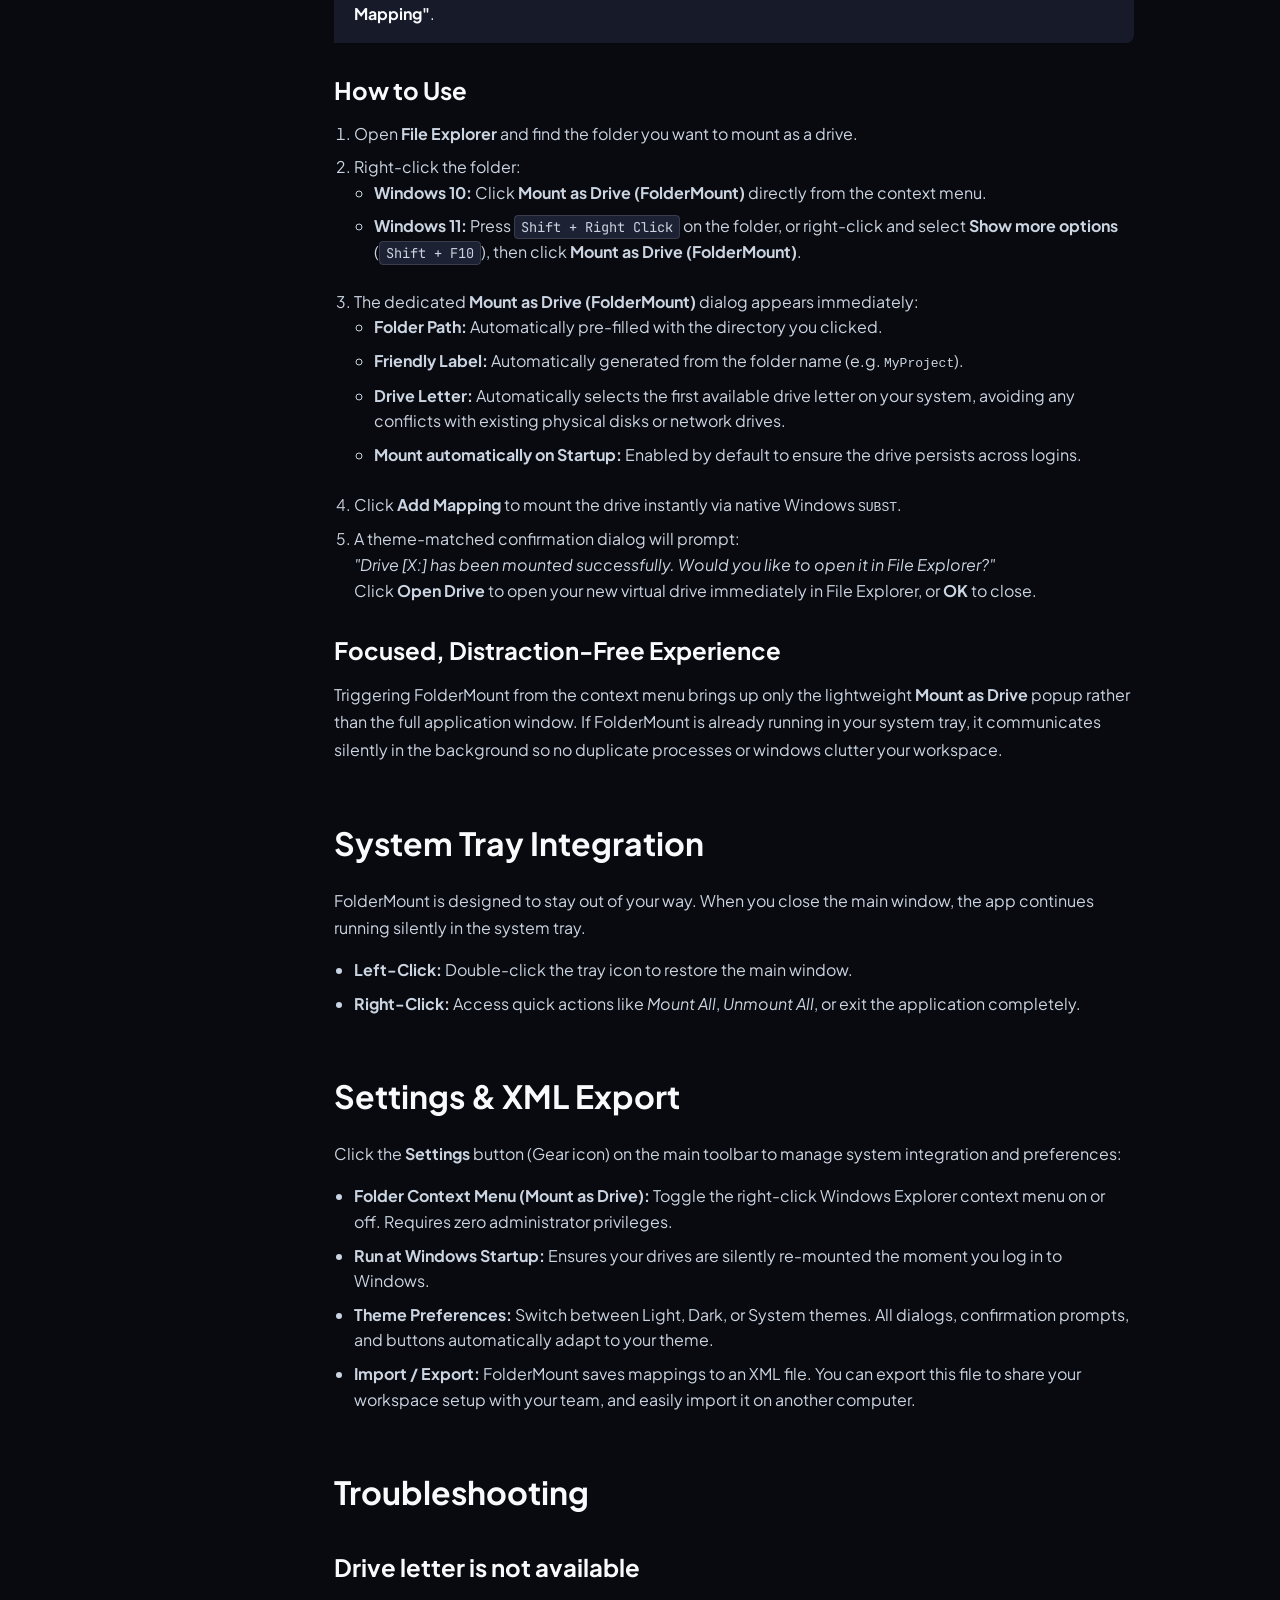
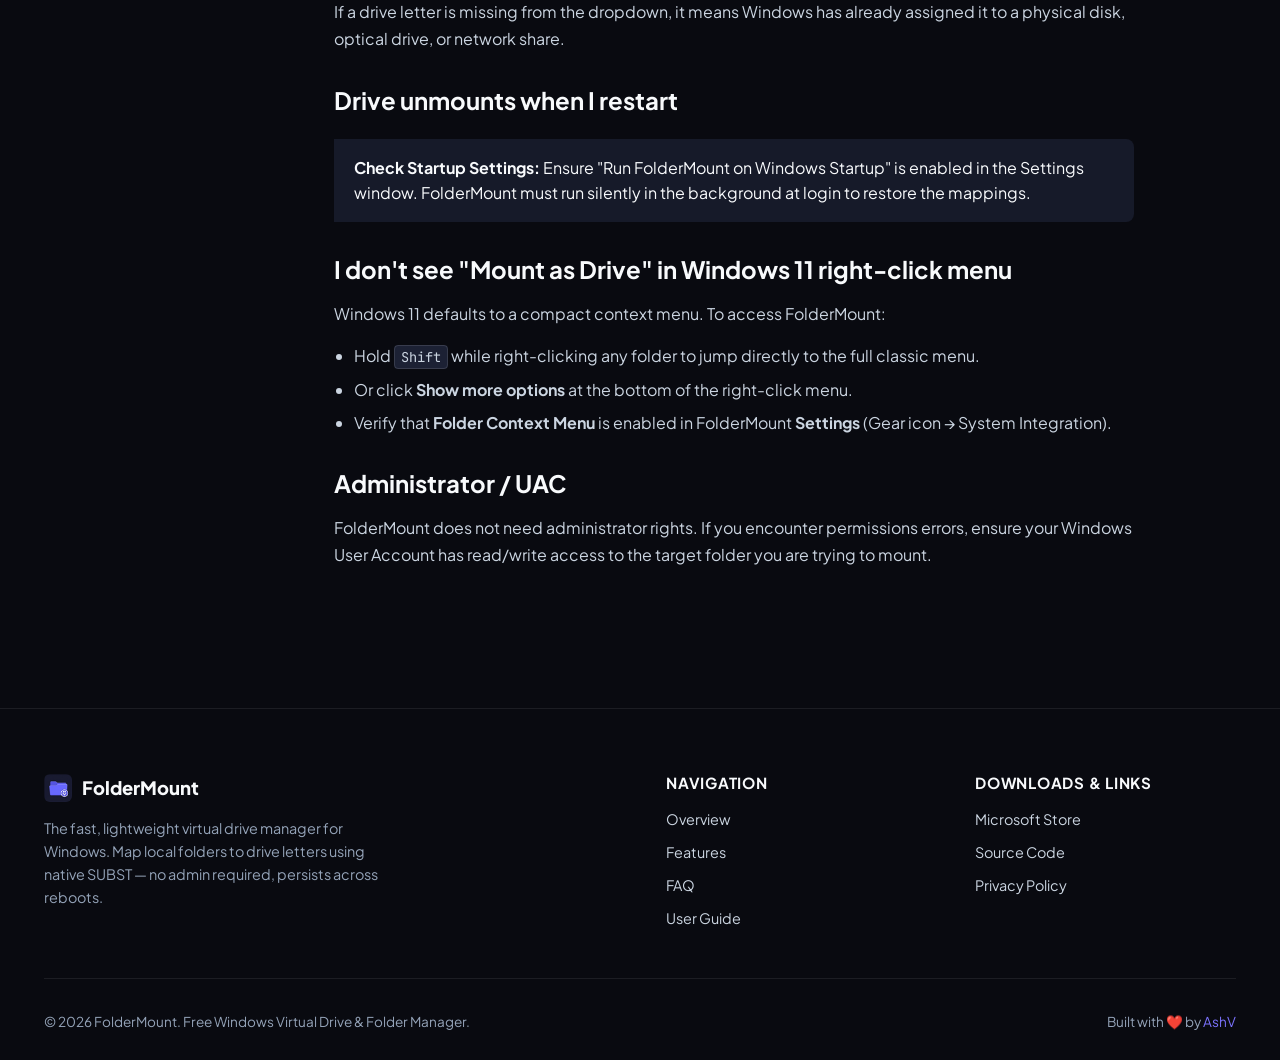
==== commit 7e21c417: "docs: add user guide documentation and update README with Explorer context menu instructions" ====
--- a/docs/guide/index.html
+++ b/docs/guide/index.html
@@ -187,6 +187,7 @@
             <li class="guide-nav-item"><a href="#introduction" class="guide-nav-link active">Introduction</a></li>
             <li class="guide-nav-item"><a href="#getting-started" class="guide-nav-link">Getting Started</a></li>
             <li class="guide-nav-item"><a href="#creating-mappings" class="guide-nav-link">Creating Mappings</a></li>
+            <li class="guide-nav-item"><a href="#context-menu" class="guide-nav-link">Mount from Context Menu</a></li>
             <li class="guide-nav-item"><a href="#system-tray" class="guide-nav-link">System Tray</a></li>
             <li class="guide-nav-item"><a href="#settings" class="guide-nav-link">Settings & Export</a></li>
             <li class="guide-nav-item"><a href="#troubleshooting" class="guide-nav-link">Troubleshooting</a></li>
@@ -217,16 +218,55 @@
 
           <section id="creating-mappings" class="guide-section">
             <h2>Creating Mappings</h2>
-            <p>Adding a new virtual drive is incredibly simple:</p>
+            <p>Adding a new virtual drive from within the application is simple:</p>
             <ol>
               <li>Click the <strong>+ Add Mapping</strong> button on the main toolbar.</li>
-              <li>A new row will appear. Select your desired <strong>Drive Letter</strong> from the dropdown. Only available letters are shown.</li>
+              <li>A new row or dialog will appear. Select your desired <strong>Drive Letter</strong> from the dropdown. Only available letters are shown.</li>
               <li>Click the <strong>Browse</strong> button next to the folder path input, or manually paste the path (e.g., <code>C:\Projects\MyApp</code>).</li>
               <li>Optionally, add a <strong>Friendly Label</strong> (e.g., "Web App Codebase").</li>
               <li>Check the <strong>Mount automatically on Startup</strong> box if you want this drive to persist across reboots.</li>
               <li>Click the <strong>Mount</strong> icon (Play button) or <strong>Mount All</strong> on the toolbar to activate the drive.</li>
             </ol>
             <p>Your new drive will instantly appear in Windows File Explorer!</p>
+            <div class="guide-callout">
+              <strong>Faster Alternative:</strong> You can also mount any folder in seconds without opening the main window first by right-clicking it directly in Windows Explorer. See <a href="#context-menu" style="color: var(--accent-primary); text-decoration: underline;">Mount from Context Menu</a> below.
+            </div>
+          </section>
+
+          <section id="context-menu" class="guide-section">
+            <h2>Mounting from Windows Explorer Context Menu</h2>
+            <p>For the quickest possible workflow, FolderMount integrates with the Windows File Explorer right-click context menu. You can turn any directory into a dedicated virtual drive in just two clicks.</p>
+
+            <div class="guide-callout">
+              <strong>Instant Mount Workflow:</strong> Right-click folder &rarr; click <strong>"Mount as Drive (FolderMount)"</strong> &rarr; click <strong>"Add Mapping"</strong>.
+            </div>
+
+            <h3>How to Use</h3>
+            <ol>
+              <li>Open <strong>File Explorer</strong> and find the folder you want to mount as a drive.</li>
+              <li>Right-click the folder:
+                <ul>
+                  <li><strong>Windows 10:</strong> Click <strong>Mount as Drive (FolderMount)</strong> directly from the context menu.</li>
+                  <li><strong>Windows 11:</strong> Press <kbd style="background: var(--bg-card); padding: 2px 6px; border-radius: 4px; border: 1px solid var(--border-card); font-size: 0.85em; font-family: var(--font-mono);">Shift + Right Click</kbd> on the folder, or right-click and select <strong>Show more options</strong> (<kbd style="background: var(--bg-card); padding: 2px 6px; border-radius: 4px; border: 1px solid var(--border-card); font-size: 0.85em; font-family: var(--font-mono);">Shift + F10</kbd>), then click <strong>Mount as Drive (FolderMount)</strong>.</li>
+                </ul>
+              </li>
+              <li>The dedicated <strong>Mount as Drive (FolderMount)</strong> dialog appears immediately:
+                <ul>
+                  <li><strong>Folder Path:</strong> Automatically pre-filled with the directory you clicked.</li>
+                  <li><strong>Friendly Label:</strong> Automatically generated from the folder name (e.g. <code>MyProject</code>).</li>
+                  <li><strong>Drive Letter:</strong> Automatically selects the first available drive letter on your system, avoiding any conflicts with existing physical disks or network drives.</li>
+                  <li><strong>Mount automatically on Startup:</strong> Enabled by default to ensure the drive persists across logins.</li>
+                </ul>
+              </li>
+              <li>Click <strong>Add Mapping</strong> to mount the drive instantly via native Windows <code>SUBST</code>.</li>
+              <li>A theme-matched confirmation dialog will prompt:
+                <br><em>"Drive [X:] has been mounted successfully. Would you like to open it in File Explorer?"</em>
+                <br>Click <strong>Open Drive</strong> to open your new virtual drive immediately in File Explorer, or <strong>OK</strong> to close.
+              </li>
+            </ol>
+
+            <h3>Focused, Distraction-Free Experience</h3>
+            <p>Triggering FolderMount from the context menu brings up only the lightweight <strong>Mount as Drive</strong> popup rather than the full application window. If FolderMount is already running in your system tray, it communicates silently in the background so no duplicate processes or windows clutter your workspace.</p>
           </section>
 
           <section id="system-tray" class="guide-section">
@@ -240,10 +280,11 @@
 
           <section id="settings" class="guide-section">
             <h2>Settings & XML Export</h2>
-            <p>Click the <strong>Settings</strong> button (Gear icon) to manage application behavior:</p>
+            <p>Click the <strong>Settings</strong> button (Gear icon) on the main toolbar to manage system integration and preferences:</p>
             <ul>
-              <li><strong>Run at Windows Startup:</strong> Ensures your drives are silently mounted the moment you log in.</li>
-              <li><strong>Theme Preferences:</strong> Switch between Light, Dark, or System themes.</li>
+              <li><strong>Folder Context Menu (Mount as Drive):</strong> Toggle the right-click Windows Explorer context menu on or off. Requires zero administrator privileges.</li>
+              <li><strong>Run at Windows Startup:</strong> Ensures your drives are silently re-mounted the moment you log in to Windows.</li>
+              <li><strong>Theme Preferences:</strong> Switch between Light, Dark, or System themes. All dialogs, confirmation prompts, and buttons automatically adapt to your theme.</li>
               <li><strong>Import / Export:</strong> FolderMount saves mappings to an XML file. You can export this file to share your workspace setup with your team, and easily import it on another computer.</li>
             </ul>
           </section>
@@ -257,6 +298,14 @@
             <div class="guide-callout warning">
               <strong>Check Startup Settings:</strong> Ensure "Run FolderMount on Windows Startup" is enabled in the Settings window. FolderMount must run silently in the background at login to restore the mappings.
             </div>
+
+            <h3>I don't see "Mount as Drive" in Windows 11 right-click menu</h3>
+            <p>Windows 11 defaults to a compact context menu. To access FolderMount:</p>
+            <ul>
+              <li>Hold <kbd style="background: var(--bg-card); padding: 2px 6px; border-radius: 4px; border: 1px solid var(--border-card); font-size: 0.85em; font-family: var(--font-mono);">Shift</kbd> while right-clicking any folder to jump directly to the full classic menu.</li>
+              <li>Or click <strong>Show more options</strong> at the bottom of the right-click menu.</li>
+              <li>Verify that <strong>Folder Context Menu</strong> is enabled in FolderMount <strong>Settings</strong> (Gear icon &rarr; System Integration).</li>
+            </ul>
 
             <h3>Administrator / UAC</h3>
             <p>FolderMount does not need administrator rights. If you encounter permissions errors, ensure your Windows User Account has read/write access to the target folder you are trying to mount.</p>
